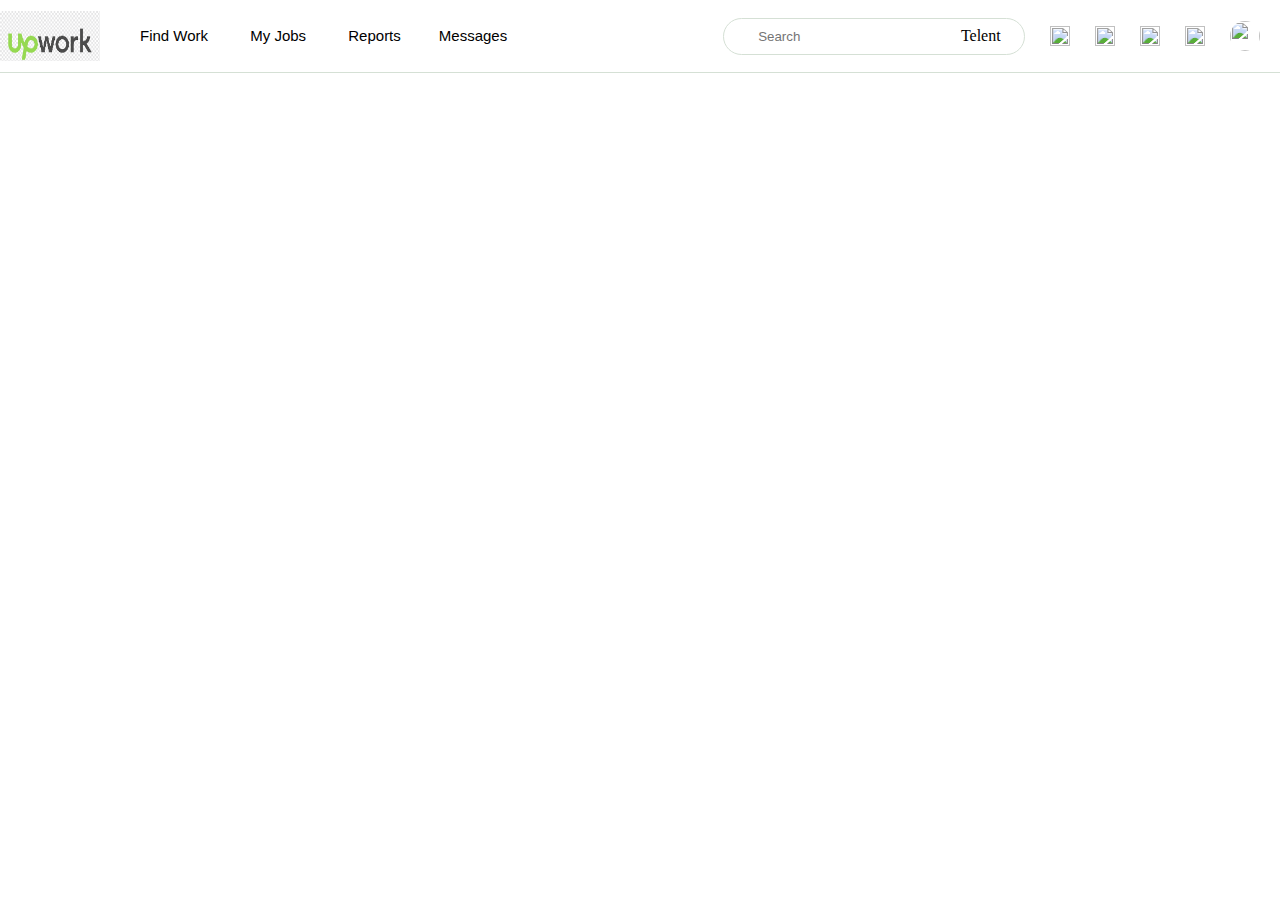
==== index.html @ 7b207099 "create upwork clone" ====
<!DOCTYPE html>
<html lang="en">
<head>
    <meta charset="UTF-8">
    <meta name="viewport" content="width=device-width, initial-scale=1.0">
    <title>Upwork | The World's MarketPlace</title>
    <link rel="stylesheet" href="css/style.css">
    <link rel="stylesheet" href="css/home.css">
    <link rel="stylesheet" href="css/up_your_work.css">
    <link rel="stylesheet" href="https://cdnjs.cloudflare.com/ajax/libs/font-awesome/6.4.2/css/all.min.css" integrity="sha512-z3gLpd7yknf1YoNbCzqRKc4qyor8gaKU1qmn+CShxbuBusANI9QpRohGBreCFkKxLhei6S9CQXFEbbKuqLg0DA==" crossorigin="anonymous" referrerpolicy="no-referrer" />
</head>
<body>
    <nav>
        <div class="logo">
            <img src="assets/images/download.png" alt="" height="50px" width="100px" style="margin-le: 20px;">
            <ul>
                <li><a href="#">Find Work <img src="https://cdn-icons-png.flaticon.com/128/32/32195.png" alt="" height="8px" width="8px"></a></li>
                <li><a href="#">My Jobs <img src="https://cdn-icons-png.flaticon.com/128/32/32195.png" alt="" height="8px" width="8px"></a></li>
                <li><a href="#">Reports<img src="https://cdn-icons-png.flaticon.com/128/32/32195.png" alt="" height="8px" width="8px"></a></li>
                <li><a href="#">Messages</a></li>
            </ul>
        </div>
        <div class="logs_searchbar">
            <div class="search_bar">
                <i class="fa-solid fa-magnifying-glass"></i>
                <input type="text" name="" placeholder="Search" id="">
                <p>Telent <img src="https://cdn-icons-png.flaticon.com/128/32/32195.png" alt="" height="8px" width="8px"></p>
            </div>
            <img src="https://cdn-icons-png.flaticon.com/128/7931/7931114.png" alt="" height="20px" width="20px">
            <img src="https://cdn-icons-png.flaticon.com/128/11786/11786884.png" alt="" height="20px" width="20px">
            <img src="https://cdn-icons-png.flaticon.com/128/1828/1828765.png" alt="" height="20px" width="20px">
            <img src="https://cdn-icons-png.flaticon.com/128/2529/2529521.png" alt="" height="20px" width="20px">
            <img src="https://www.upwork.com/profile-portraits/c1wcWbDVMzVJNb91fZhuqwNyDWwuOexH_n8COVnz22mdjEzuXExfmaXhRw1eAfWEMi" alt="" height="30px" width="30px" style="border-radius: 50%; margin-right: 20px;">
        </div>
    </nav>
</body>
</html>
---- css/style.css ----
*{
    padding: 0px;
    margin: 0px;
}
nav{
    display: flex;
    justify-content: space-between;
    flex-direction: row;
    align-items: center;
    height: 8vh;
    width: 100vw;
    border-bottom: 1px solid #d5e0d5;
    background-color: #ffffff;
}

.logo{
    display: flex;
    justify-content: center;
    flex-direction: row;
    gap: 40px;
}

ul{
    display: flex;
    flex-direction: row;
    align-items: center;
    list-style: none;
    gap: 30px;
}

ul li a{
    text-decoration: none;
    color: #000;
    /* font-weight: 500; */
    font-size: 15px;
    font-family: 'Gill Sans', 'Gill Sans MT', Calibri, 'Trebuchet MS', sans-serif;
}

.logs_searchbar{
    display: flex;
    justify-content: space-between;
    flex-direction: row;
    align-items: center;
    gap: 25px;
}

.search_bar{
    display: flex;
    justify-content: space-around;
    align-items: center;
    flex-direction: row;
    border-radius: 30px;
    width: 300px;
    height: 35px;
    border: 1px solid #d5e0d5;
    cursor: pointer;
}

.search_bar input{
    outline: none;
    width: 180px;
    height: 35px;
    border:none;
}

.login-btn{
    text-decoration: none;
    color: #000;
    font-family: 'Gill Sans', 'Gill Sans MT', Calibri, 'Trebuchet MS', sans-serif;

}

.signup-btn{
    text-decoration: none;
    background-color: green;
    margin-right: 30px;
    color: #fff;
    padding: 10px 25px 10px 25px;
    text-align: center;
    align-items: center;
    border-radius: 20px;
    font-family: 'Gill Sans', 'Gill Sans MT', Calibri, 'Trebuchet MS', sans-serif;
}
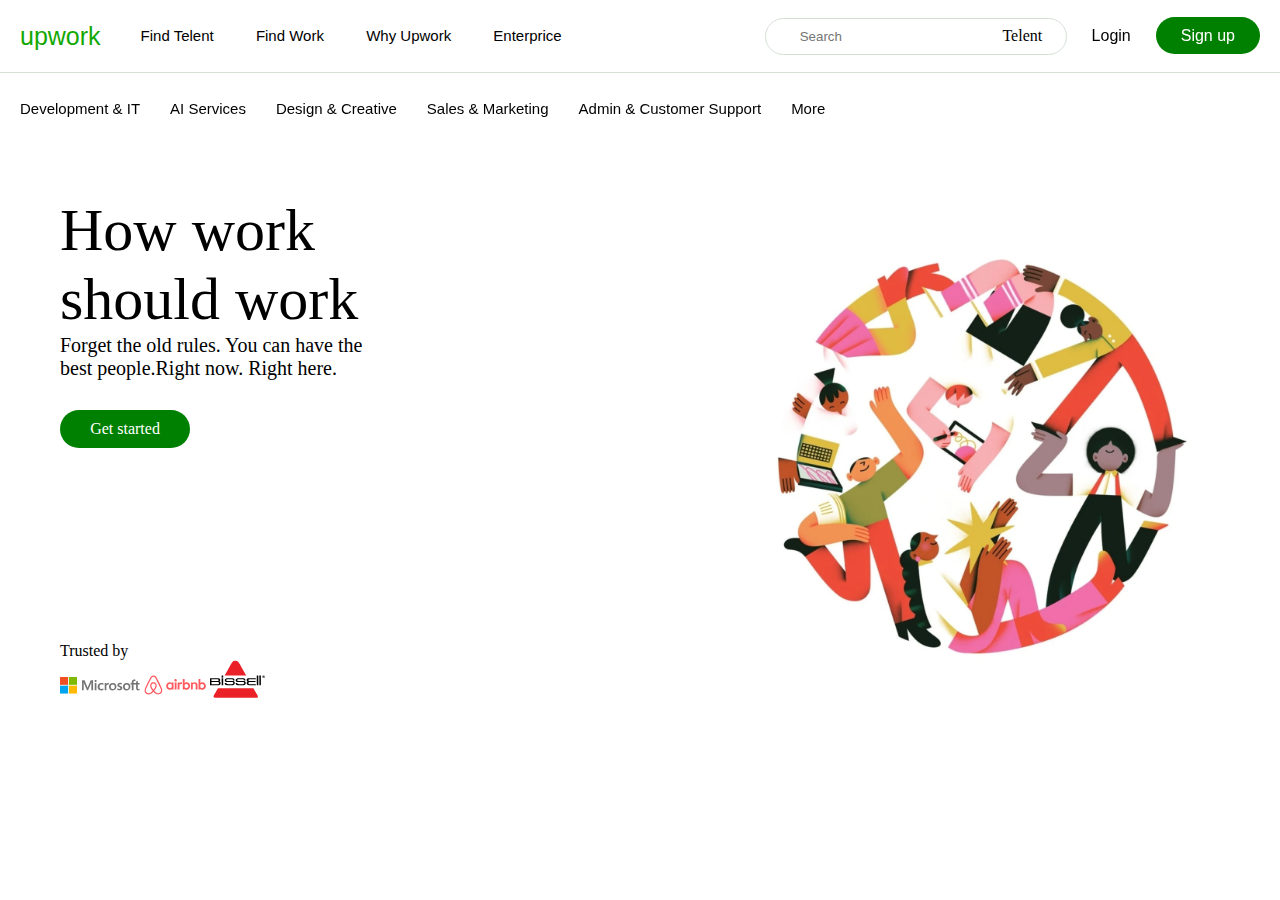
==== commit 0299f24c: "add css and html code" ====
--- a/index.html
+++ b/index.html
@@ -7,31 +7,69 @@
     <link rel="stylesheet" href="css/style.css">
     <link rel="stylesheet" href="css/home.css">
     <link rel="stylesheet" href="css/up_your_work.css">
+    <link rel="stylesheet" href="css/home.css">
     <link rel="stylesheet" href="https://cdnjs.cloudflare.com/ajax/libs/font-awesome/6.4.2/css/all.min.css" integrity="sha512-z3gLpd7yknf1YoNbCzqRKc4qyor8gaKU1qmn+CShxbuBusANI9QpRohGBreCFkKxLhei6S9CQXFEbbKuqLg0DA==" crossorigin="anonymous" referrerpolicy="no-referrer" />
 </head>
 <body>
-    <nav>
-        <div class="logo">
-            <img src="assets/images/download.png" alt="" height="50px" width="100px" style="margin-le: 20px;">
+    <header>
+        <nav>
+            <div class="logo">
+                <a id="logo" href="#">upwork</a>
+                <ul>
+                    <li><a href="#">Find Telent <img src="https://cdn-icons-png.flaticon.com/128/32/32195.png" alt="" height="8px" width="8px"></a></li>
+                    <li><a href="#">Find Work <img src="https://cdn-icons-png.flaticon.com/128/32/32195.png" alt="" height="8px" width="8px"></a></li>
+                    <li><a href="#">Why Upwork <img src="https://cdn-icons-png.flaticon.com/128/32/32195.png" alt="" height="8px" width="8px"></a></li>
+                    <li><a href="#">Enterprice </a></li>
+                </ul>
+            </div>
+            <div class="logs_searchbar">
+                <div class="search_bar">
+                    <i class="fa-solid fa-magnifying-glass"></i>
+                    <input type="text" name="" placeholder="Search" id="">
+                    <p>Telent <img src="https://cdn-icons-png.flaticon.com/128/32/32195.png" alt="" height="8px" width="8px"></p>
+                </div>
+                <div class="login_btn">
+                    <a href="#">Login</a>
+                </div>
+                <div class="signup_btn">
+                    <a href="#">Sign up</a>
+                </div>
+            </div>
+        </nav>
+        <div class="categori">
             <ul>
-                <li><a href="#">Find Work <img src="https://cdn-icons-png.flaticon.com/128/32/32195.png" alt="" height="8px" width="8px"></a></li>
-                <li><a href="#">My Jobs <img src="https://cdn-icons-png.flaticon.com/128/32/32195.png" alt="" height="8px" width="8px"></a></li>
-                <li><a href="#">Reports<img src="https://cdn-icons-png.flaticon.com/128/32/32195.png" alt="" height="8px" width="8px"></a></li>
-                <li><a href="#">Messages</a></li>
+                <li><a href="#">Development & IT</a></li>
+                <li><a href="#">AI Services</a></li>
+                <li><a href="#">Design & Creative</a></li>
+                <li><a href="#">Sales & Marketing</a></li>
+                <li><a href="#">Admin & Customer Support</a></li>
+                <li><a href="#">More <img src="https://cdn-icons-png.flaticon.com/128/32/32195.png" alt="" height="8px" width="8px"></a></li>
             </ul>
         </div>
-        <div class="logs_searchbar">
-            <div class="search_bar">
-                <i class="fa-solid fa-magnifying-glass"></i>
-                <input type="text" name="" placeholder="Search" id="">
-                <p>Telent <img src="https://cdn-icons-png.flaticon.com/128/32/32195.png" alt="" height="8px" width="8px"></p>
+    </header>
+    <section id="home">
+        <div class="home_text">
+            <div class="How_work_should">
+                <p class="How_work_should_heading">How work should work</p>
+                <p class="How_work_should_text">Forget the old rules. You can have the best people.Right now. Right here.</p>
+                <div class="get_start_btn">
+                    <a href="#">Get started</a>
+                </div>
             </div>
-            <img src="https://cdn-icons-png.flaticon.com/128/7931/7931114.png" alt="" height="20px" width="20px">
-            <img src="https://cdn-icons-png.flaticon.com/128/11786/11786884.png" alt="" height="20px" width="20px">
-            <img src="https://cdn-icons-png.flaticon.com/128/1828/1828765.png" alt="" height="20px" width="20px">
-            <img src="https://cdn-icons-png.flaticon.com/128/2529/2529521.png" alt="" height="20px" width="20px">
-            <img src="https://www.upwork.com/profile-portraits/c1wcWbDVMzVJNb91fZhuqwNyDWwuOexH_n8COVnz22mdjEzuXExfmaXhRw1eAfWEMi" alt="" height="30px" width="30px" style="border-radius: 50%; margin-right: 20px;">
+            <div class="Trusted">
+                <div class="text_trusted">
+                    <p>Trusted by</p>
+                </div>
+                <div class="image_trusted">
+                    <img src="assets/images/microsoft.svg" alt="">
+                    <img src="assets/images/airbnb.svg" alt="">
+                    <img src="assets/images/bissell.svg" alt="">
+                </div>
+            </div>
         </div>
-    </nav>
+        <div class="home_image">
+            <img src="assets/images/globe@2x.webp" alt="">
+        </div>
+    </section>
 </body>
 </html>--- a/css/style.css
+++ b/css/style.css
@@ -2,6 +2,14 @@
     padding: 0px;
     margin: 0px;
 }
+
+header{
+    display: flex;
+    justify-content: start;
+    flex-direction: column;
+    position: fixed;
+}
+
 nav{
     display: flex;
     justify-content: space-between;
@@ -18,6 +26,15 @@
     justify-content: center;
     flex-direction: row;
     gap: 40px;
+}
+
+.logo #logo{
+    color: #12a800;
+    font-size: 25px;
+    text-decoration: none;
+    font-weight: 600px;
+    font-family: 'Segoe UI', Tahoma, Geneva, Verdana, sans-serif;
+    margin-left: 20px;
 }
 
 ul{
@@ -63,21 +80,39 @@
     border:none;
 }
 
-.login-btn{
+.login_btn a{
     text-decoration: none;
     color: #000;
     font-family: 'Gill Sans', 'Gill Sans MT', Calibri, 'Trebuchet MS', sans-serif;
-
 }
 
-.signup-btn{
+.signup_btn a{
     text-decoration: none;
     background-color: green;
-    margin-right: 30px;
     color: #fff;
     padding: 10px 25px 10px 25px;
+    margin-right: 20px;
     text-align: center;
     align-items: center;
     border-radius: 20px;
     font-family: 'Gill Sans', 'Gill Sans MT', Calibri, 'Trebuchet MS', sans-serif;
 }
+
+.signup_btn a:hover{
+    background-color: #12a800;
+}
+
+.categori{
+    display: flex;
+    justify-content: start;
+    padding-left: 20px;
+    align-items: center;
+    height: 8vh;
+    width: 100vw;
+    background-color: #fff;
+}
+
+.categori a:hover{
+    color: #12a800;
+    text-decoration: underline;
+}--- a/css/home.css
+++ b/css/home.css
@@ -0,0 +1,73 @@
+#home{
+    display: flex;
+    justify-content: space-between;
+    flex-direction: row;
+    height: 100vh;
+    width: 100vw;
+}
+
+.home_text{
+    width: 50vw;
+    height: 100vh;
+}
+
+.home_image{
+    display: flex;
+    justify-content: center;
+    align-items: center;
+    width: 50vw;
+    height: 100vh;
+}
+
+.home_text{
+    display: flex;
+    justify-content: space-evenly;
+    flex-direction: column;
+    padding-left: 60px;
+}
+
+.How_work_should{
+    display: flex;
+    justify-content: space-around;
+    flex-direction: column;
+    height: 250px;
+    width: 25vw;
+}
+
+.How_work_should_heading{
+    font-size: 60px;
+} 
+
+.How_work_should_text{
+    font-size: 20px;
+}
+
+.get_start_btn{
+    margin-top: 30px;
+    display: flex;
+    justify-content: center;
+    background-color: green;
+    border-radius: 30px;
+    height: 40px;
+    width: 130px;
+    align-items: center;
+}
+
+.get_start_btn a{
+    color: #fff;
+    text-decoration: none;
+    padding: 10px;
+}
+
+
+
+
+
+
+
+
+.home_image img{
+    height: 450px;
+    width: 450px;
+}
+
--- a/css/home.css
+++ b/css/home.css
@@ -0,0 +1,73 @@
+#home{
+    display: flex;
+    justify-content: space-between;
+    flex-direction: row;
+    height: 100vh;
+    width: 100vw;
+}
+
+.home_text{
+    width: 50vw;
+    height: 100vh;
+}
+
+.home_image{
+    display: flex;
+    justify-content: center;
+    align-items: center;
+    width: 50vw;
+    height: 100vh;
+}
+
+.home_text{
+    display: flex;
+    justify-content: space-evenly;
+    flex-direction: column;
+    padding-left: 60px;
+}
+
+.How_work_should{
+    display: flex;
+    justify-content: space-around;
+    flex-direction: column;
+    height: 250px;
+    width: 25vw;
+}
+
+.How_work_should_heading{
+    font-size: 60px;
+} 
+
+.How_work_should_text{
+    font-size: 20px;
+}
+
+.get_start_btn{
+    margin-top: 30px;
+    display: flex;
+    justify-content: center;
+    background-color: green;
+    border-radius: 30px;
+    height: 40px;
+    width: 130px;
+    align-items: center;
+}
+
+.get_start_btn a{
+    color: #fff;
+    text-decoration: none;
+    padding: 10px;
+}
+
+
+
+
+
+
+
+
+.home_image img{
+    height: 450px;
+    width: 450px;
+}
+
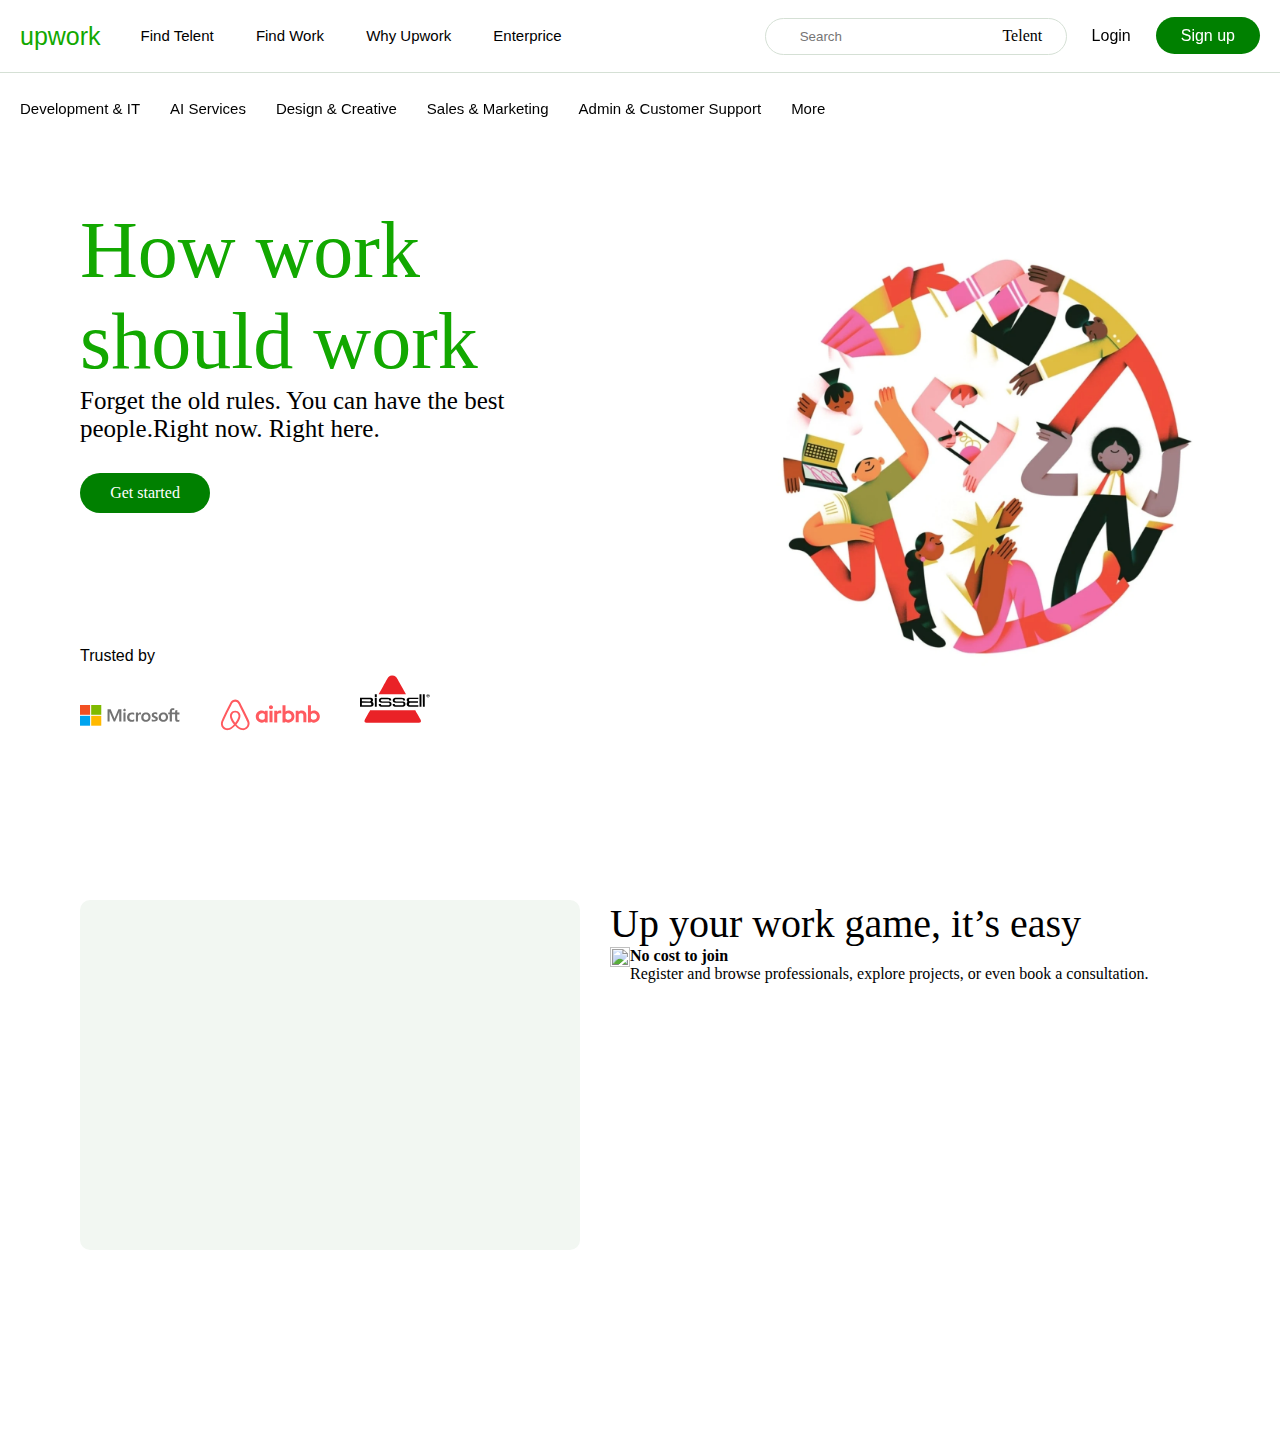
==== commit d2d2ee74: "add Up your work" ====
--- a/index.html
+++ b/index.html
@@ -8,6 +8,7 @@
     <link rel="stylesheet" href="css/home.css">
     <link rel="stylesheet" href="css/up_your_work.css">
     <link rel="stylesheet" href="css/home.css">
+    <link rel="stylesheet" href="css/up_your_work.css">
     <link rel="stylesheet" href="https://cdnjs.cloudflare.com/ajax/libs/font-awesome/6.4.2/css/all.min.css" integrity="sha512-z3gLpd7yknf1YoNbCzqRKc4qyor8gaKU1qmn+CShxbuBusANI9QpRohGBreCFkKxLhei6S9CQXFEbbKuqLg0DA==" crossorigin="anonymous" referrerpolicy="no-referrer" />
 </head>
 <body>
@@ -61,9 +62,9 @@
                     <p>Trusted by</p>
                 </div>
                 <div class="image_trusted">
-                    <img src="assets/images/microsoft.svg" alt="">
-                    <img src="assets/images/airbnb.svg" alt="">
-                    <img src="assets/images/bissell.svg" alt="">
+                    <img src="assets/images/microsoft.svg" alt="" height="100px" width="100px">
+                    <img src="assets/images/airbnb.svg" alt="" height="100px" width="100px">
+                    <img src="assets/images/bissell.svg" alt="" height="70px" width="70px">
                 </div>
             </div>
         </div>
@@ -71,5 +72,23 @@
             <img src="assets/images/globe@2x.webp" alt="">
         </div>
     </section>
+
+    <section id="Up_your_work_game">
+        <div class="Up_your_work_image">
+
+        </div>
+        <div class="Up_your_work_text">
+            <p class="Up_your_work_handing">Up your work game, it’s easy</p>
+            <div class="Up_your_work_text_container">
+                <div class="Up_your_work_icon">
+                    <img src="https://cdn-icons-png.flaticon.com/128/3024/3024608.png" alt="" height="20px" width="20px">
+                </div>
+                <div class="Up_your_work_text">
+                    <h4>No cost to join</h4>
+                    <p>Register and browse professionals, explore projects, or even book a consultation.</p>
+                </div>
+            </div>
+        </div>
+    </section>
 </body>
 </html>--- a/css/home.css
+++ b/css/home.css
@@ -13,7 +13,7 @@
 
 .home_image{
     display: flex;
-    justify-content: center;
+    justify-content: space-evenly;
     align-items: center;
     width: 50vw;
     height: 100vh;
@@ -22,24 +22,29 @@
 .home_text{
     display: flex;
     justify-content: space-evenly;
+    height: 100vh;
     flex-direction: column;
-    padding-left: 60px;
+    padding-left: 80px;
 }
 
 .How_work_should{
     display: flex;
-    justify-content: space-around;
+    justify-content: space-evenly;
     flex-direction: column;
-    height: 250px;
-    width: 25vw;
+    /* height: 450px; */
+    width: 35vw;
+    margin-top: 70px;
 }
 
 .How_work_should_heading{
-    font-size: 60px;
+    font-size: 80px;
+    color: #12a800;
+    font-weight: 500;
+    font-family: Georgia, 'Times New Roman', Times, serif;
 } 
 
 .How_work_should_text{
-    font-size: 20px;
+    font-size: 25px;
 }
 
 .get_start_btn{
@@ -53,16 +58,32 @@
     align-items: center;
 }
 
+.get_start_btn:hover{
+    background-color: #12a800;
+}
+
 .get_start_btn a{
     color: #fff;
     text-decoration: none;
     padding: 10px;
 }
 
+.text_trusted p{
+    font-family: 'Segoe UI', Tahoma, Geneva, Verdana, sans-serif;
+}
 
+.Trusted{
+    display: flex;
+    flex-direction: column;
+}
 
-
-
+.image_trusted{
+    display: flex;
+    justify-content: start;
+    flex-direction: row;
+    width: 30vw;
+    gap: 40px;
+}
 
 
 
--- a/css/up_your_work.css
+++ b/css/up_your_work.css
@@ -0,0 +1,33 @@
+#Up_your_work_game{
+    display: flex;
+    justify-content: start;
+    flex-direction: row;
+    height: 60vh;
+    width: 100%;
+}
+
+.Up_your_work_image{
+    background-color: #f2f7f2;
+    height: 350px;
+    width: 500px;
+    border-radius: 10px;
+    margin-left: 80px;
+    margin-right: 30px;
+}
+
+.Up_your_work_text{
+    height: 350px;
+    width: 600px;
+    border-radius: 10px;
+}
+
+.Up_your_work_handing{
+    font-size: 40px;
+    font-weight: 500
+}
+
+.Up_your_work_text_container{
+    display: flex;
+    justify-content: space-around;
+}
+
--- a/css/home.css
+++ b/css/home.css
@@ -13,7 +13,7 @@
 
 .home_image{
     display: flex;
-    justify-content: center;
+    justify-content: space-evenly;
     align-items: center;
     width: 50vw;
     height: 100vh;
@@ -22,24 +22,29 @@
 .home_text{
     display: flex;
     justify-content: space-evenly;
+    height: 100vh;
     flex-direction: column;
-    padding-left: 60px;
+    padding-left: 80px;
 }
 
 .How_work_should{
     display: flex;
-    justify-content: space-around;
+    justify-content: space-evenly;
     flex-direction: column;
-    height: 250px;
-    width: 25vw;
+    /* height: 450px; */
+    width: 35vw;
+    margin-top: 70px;
 }
 
 .How_work_should_heading{
-    font-size: 60px;
+    font-size: 80px;
+    color: #12a800;
+    font-weight: 500;
+    font-family: Georgia, 'Times New Roman', Times, serif;
 } 
 
 .How_work_should_text{
-    font-size: 20px;
+    font-size: 25px;
 }
 
 .get_start_btn{
@@ -53,16 +58,32 @@
     align-items: center;
 }
 
+.get_start_btn:hover{
+    background-color: #12a800;
+}
+
 .get_start_btn a{
     color: #fff;
     text-decoration: none;
     padding: 10px;
 }
 
+.text_trusted p{
+    font-family: 'Segoe UI', Tahoma, Geneva, Verdana, sans-serif;
+}
 
+.Trusted{
+    display: flex;
+    flex-direction: column;
+}
 
-
-
+.image_trusted{
+    display: flex;
+    justify-content: start;
+    flex-direction: row;
+    width: 30vw;
+    gap: 40px;
+}
 
 
 
--- a/css/up_your_work.css
+++ b/css/up_your_work.css
@@ -0,0 +1,33 @@
+#Up_your_work_game{
+    display: flex;
+    justify-content: start;
+    flex-direction: row;
+    height: 60vh;
+    width: 100%;
+}
+
+.Up_your_work_image{
+    background-color: #f2f7f2;
+    height: 350px;
+    width: 500px;
+    border-radius: 10px;
+    margin-left: 80px;
+    margin-right: 30px;
+}
+
+.Up_your_work_text{
+    height: 350px;
+    width: 600px;
+    border-radius: 10px;
+}
+
+.Up_your_work_handing{
+    font-size: 40px;
+    font-weight: 500
+}
+
+.Up_your_work_text_container{
+    display: flex;
+    justify-content: space-around;
+}
+
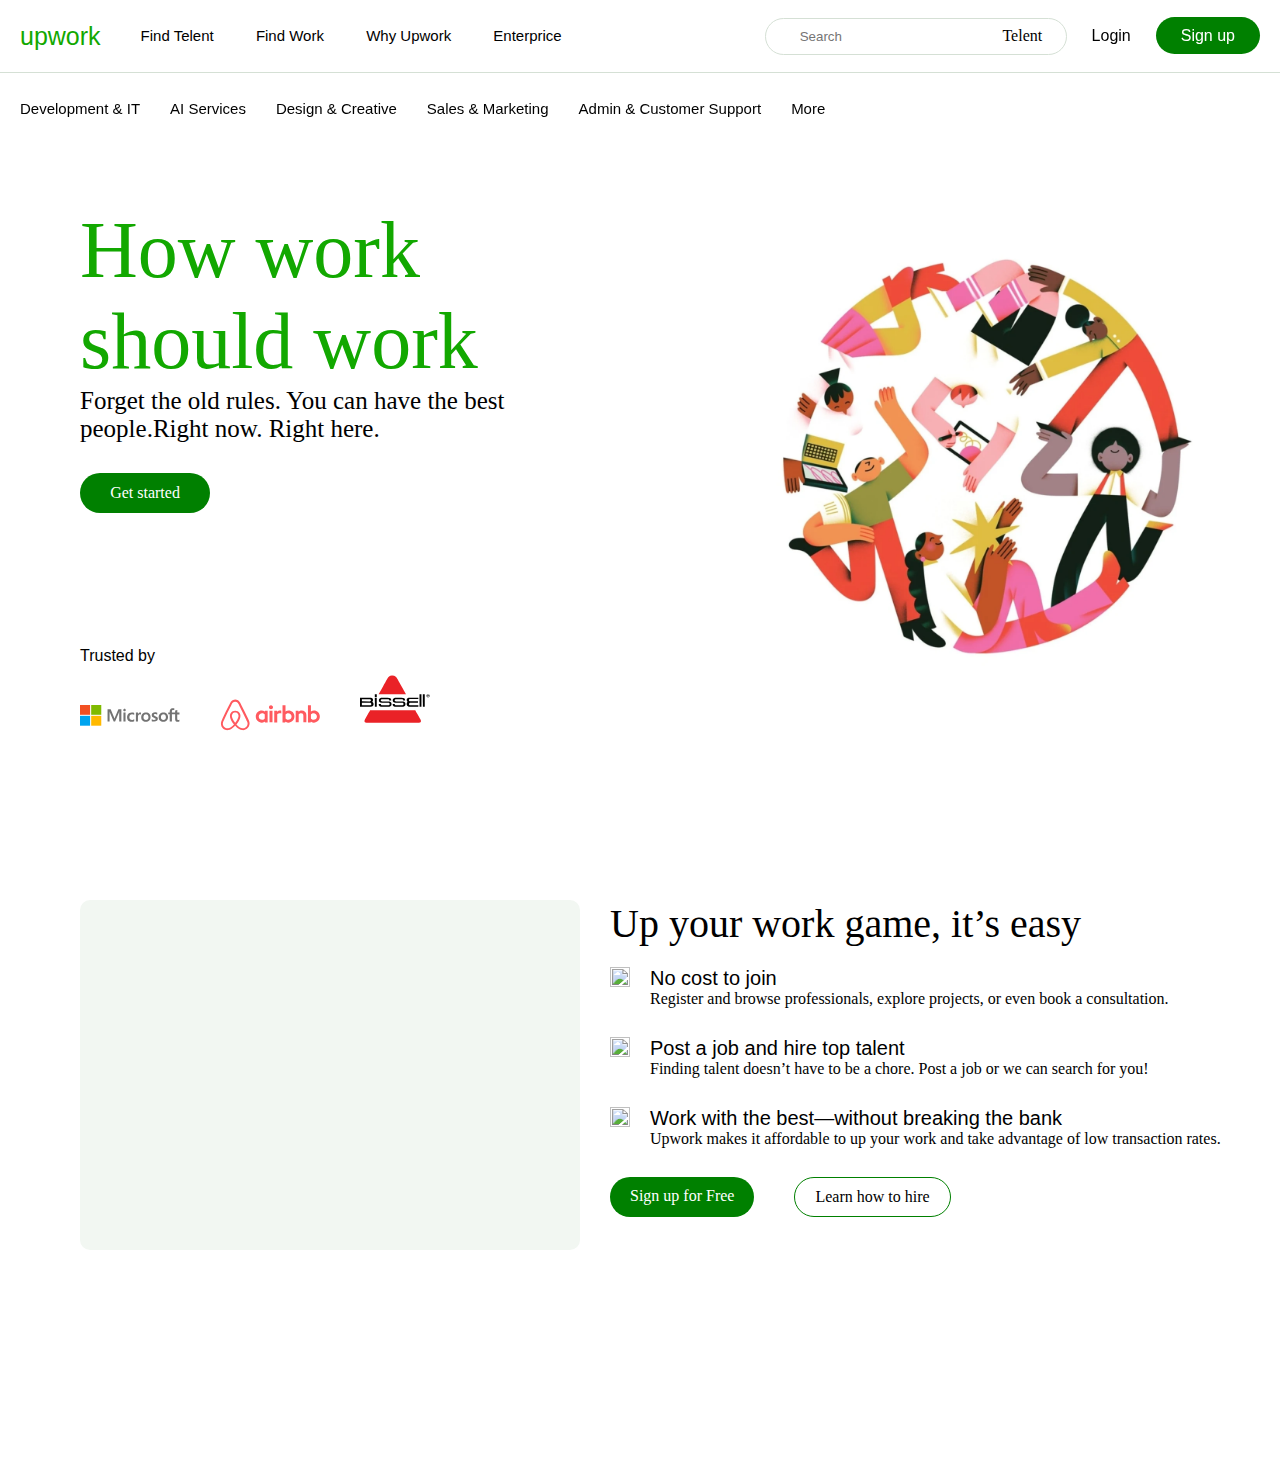
==== commit 80986583: "add some code" ====
--- a/index.html
+++ b/index.html
@@ -88,6 +88,28 @@
                     <p>Register and browse professionals, explore projects, or even book a consultation.</p>
                 </div>
             </div>
+            <div class="Up_your_work_text_container">
+                <div class="Up_your_work_icon">
+                    <img src="https://cdn-icons-png.flaticon.com/128/3024/3024608.png" alt="" height="20px" width="20px">
+                </div>
+                <div class="Up_your_work_text">
+                    <h4>Post a job and hire top talent</h4>
+                    <p>Finding talent doesn’t have to be a chore. Post a job or we can search for you!</p>
+                </div>
+            </div>
+            <div class="Up_your_work_text_container">
+                <div class="Up_your_work_icon">
+                    <img src="https://cdn-icons-png.flaticon.com/128/3024/3024608.png" alt="" height="20px" width="20px">
+                </div>
+                <div class="Up_your_work_text">
+                    <h4>Work with the best—without breaking the bank</h4>
+                    <p>Upwork makes it affordable to up your work and take advantage of low transaction rates.</p>
+                </div>
+            </div>
+            <div class="Up_your_work_text_bt">
+                <a class="sign_up_for_free" href="#">Sign up for Free</a>
+                <a class="learn_how_to_hire" href="#">Learn how to hire</a>
+            </div>
         </div>
     </section>
 </body>
--- a/css/up_your_work.css
+++ b/css/up_your_work.css
@@ -17,17 +17,53 @@
 
 .Up_your_work_text{
     height: 350px;
-    width: 600px;
+    width: 640px;
     border-radius: 10px;
 }
 
 .Up_your_work_handing{
     font-size: 40px;
-    font-weight: 500
+    font-weight: 500;
+    margin-bottom: 20px;
 }
 
 .Up_your_work_text_container{
     display: flex;
+    height: 70px;
     justify-content: space-around;
+    flex-direction: row;
+    gap: 20px;
 }
 
+.Up_your_work_text h4{
+    font-weight: 545;
+    font-size: 20px;
+    font-family: Arial, "Helvetica Neue", Helvetica, sans-serif;
+}
+
+/* .Up_your_work_text p{
+    font-family: Arial, "Helvetica Neue", Helvetica, sans-serif;
+} */
+
+.Up_your_work_text_bt{
+    display: flex;
+    /* margin-top: 30px; */
+    justify-content: start;
+    gap: 40px;
+}
+
+.sign_up_for_free{
+    text-decoration: none;
+    padding: 10px 20px 10px 20px;
+    background-color: green;
+    border-radius: 30px;
+    color: #fff;
+}
+
+.learn_how_to_hire{
+    text-decoration: none;
+    padding: 10px 20px 10px 20px;
+    border-radius: 30px;
+    color: #000;
+    border: 1px solid green;
+}
--- a/css/up_your_work.css
+++ b/css/up_your_work.css
@@ -17,17 +17,53 @@
 
 .Up_your_work_text{
     height: 350px;
-    width: 600px;
+    width: 640px;
     border-radius: 10px;
 }
 
 .Up_your_work_handing{
     font-size: 40px;
-    font-weight: 500
+    font-weight: 500;
+    margin-bottom: 20px;
 }
 
 .Up_your_work_text_container{
     display: flex;
+    height: 70px;
     justify-content: space-around;
+    flex-direction: row;
+    gap: 20px;
 }
 
+.Up_your_work_text h4{
+    font-weight: 545;
+    font-size: 20px;
+    font-family: Arial, "Helvetica Neue", Helvetica, sans-serif;
+}
+
+/* .Up_your_work_text p{
+    font-family: Arial, "Helvetica Neue", Helvetica, sans-serif;
+} */
+
+.Up_your_work_text_bt{
+    display: flex;
+    /* margin-top: 30px; */
+    justify-content: start;
+    gap: 40px;
+}
+
+.sign_up_for_free{
+    text-decoration: none;
+    padding: 10px 20px 10px 20px;
+    background-color: green;
+    border-radius: 30px;
+    color: #fff;
+}
+
+.learn_how_to_hire{
+    text-decoration: none;
+    padding: 10px 20px 10px 20px;
+    border-radius: 30px;
+    color: #000;
+    border: 1px solid green;
+}
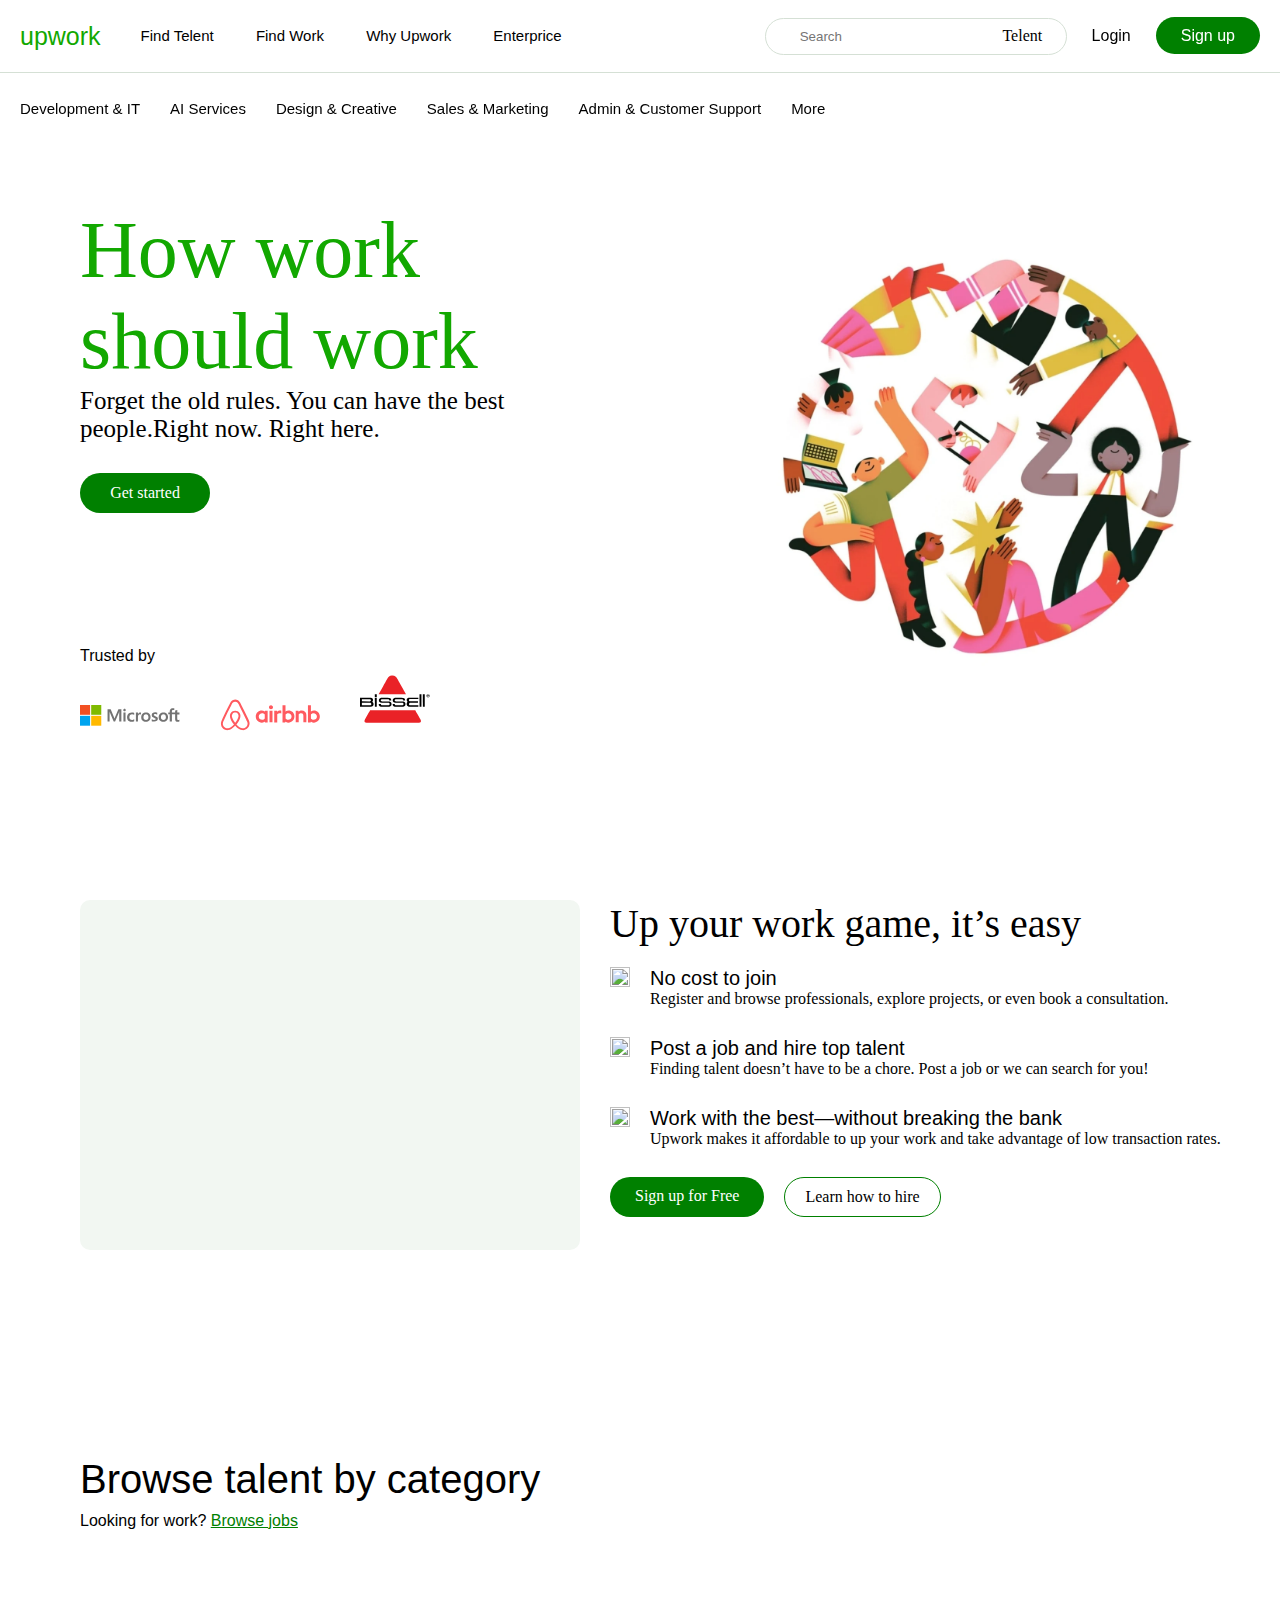
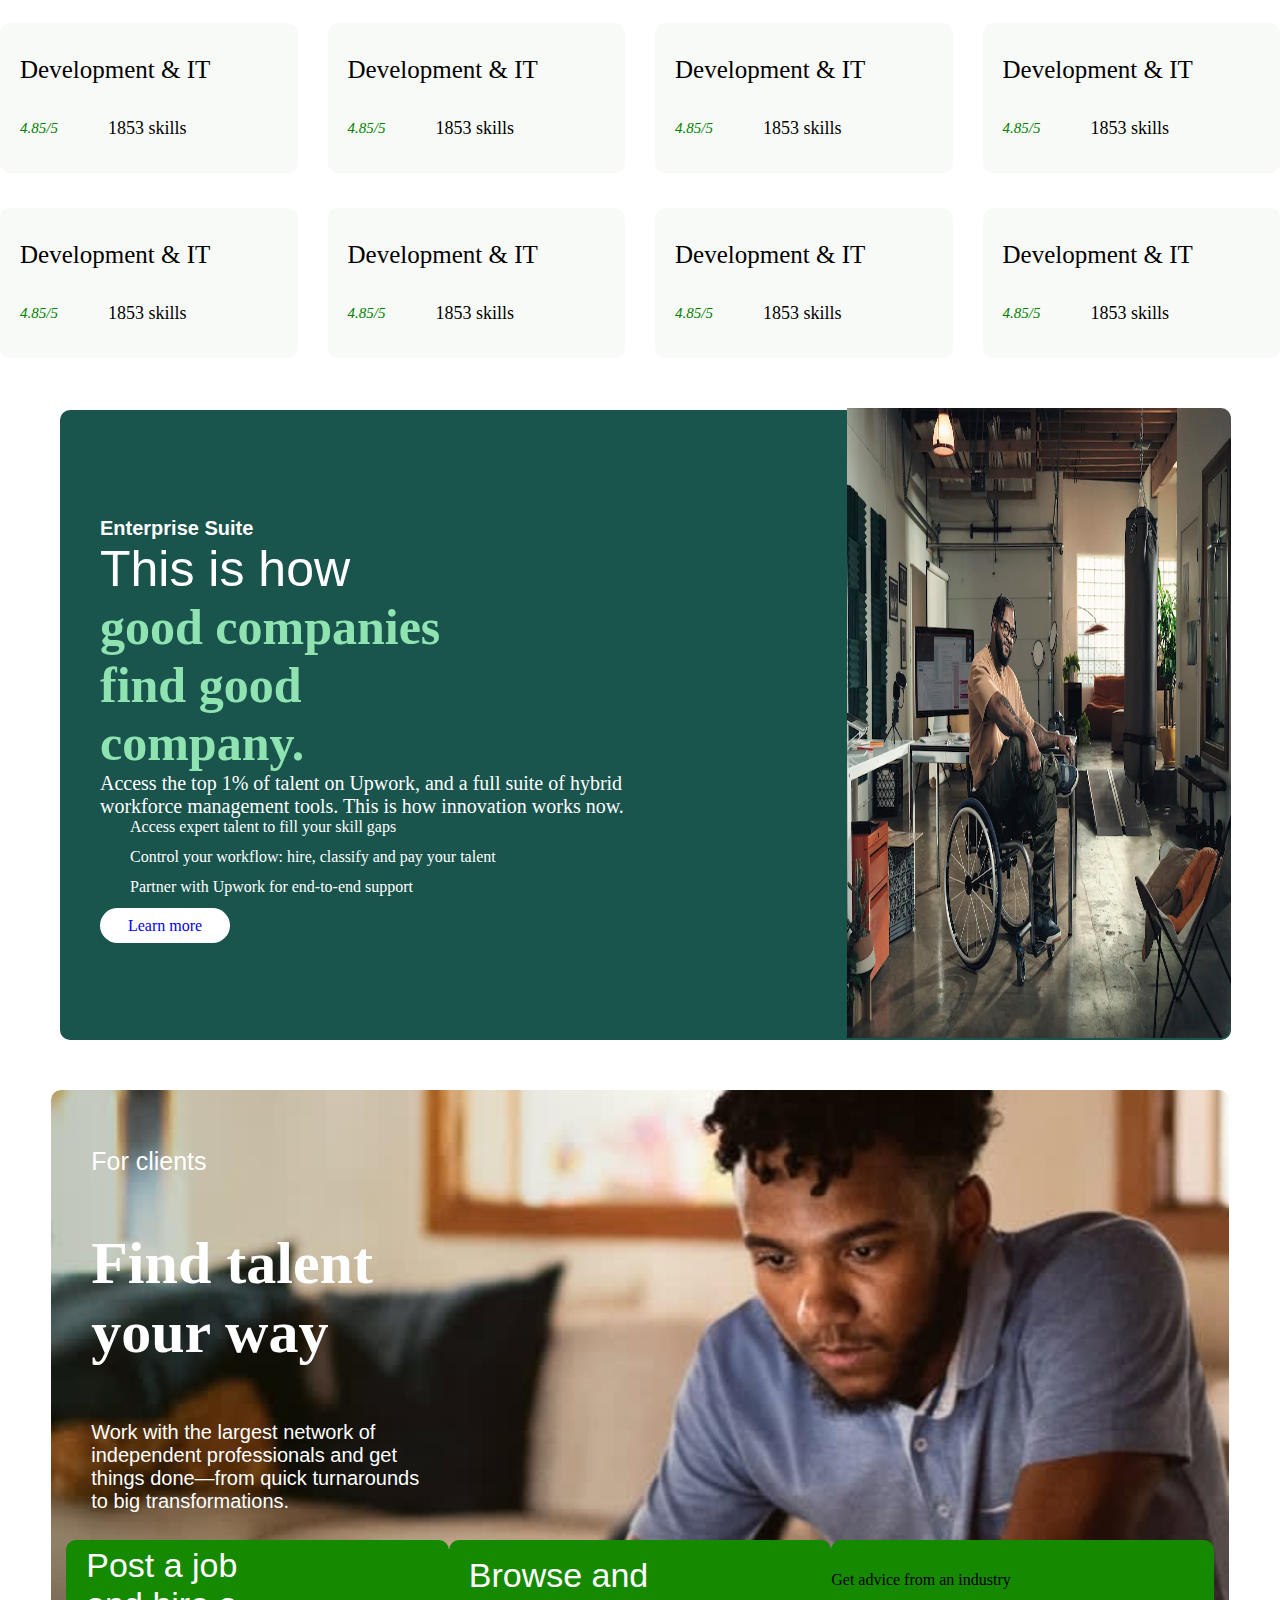
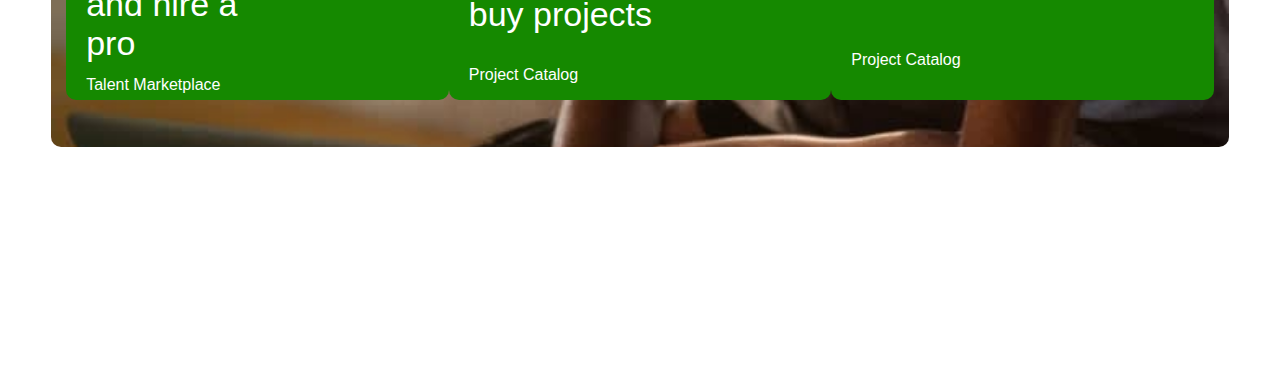
==== commit d03508c8: "add some codes and images" ====
--- a/index.html
+++ b/index.html
@@ -9,6 +9,9 @@
     <link rel="stylesheet" href="css/up_your_work.css">
     <link rel="stylesheet" href="css/home.css">
     <link rel="stylesheet" href="css/up_your_work.css">
+    <link rel="stylesheet" href="css/type_skills.css">
+    <link rel="stylesheet" href="css/enterprise.css">
+    <link rel="stylesheet" href="css/for_client.css">
     <link rel="stylesheet" href="https://cdnjs.cloudflare.com/ajax/libs/font-awesome/6.4.2/css/all.min.css" integrity="sha512-z3gLpd7yknf1YoNbCzqRKc4qyor8gaKU1qmn+CShxbuBusANI9QpRohGBreCFkKxLhei6S9CQXFEbbKuqLg0DA==" crossorigin="anonymous" referrerpolicy="no-referrer" />
 </head>
 <body>
@@ -74,8 +77,8 @@
     </section>
 
     <section id="Up_your_work_game">
+       <div class="up_your_work_game_container">
         <div class="Up_your_work_image">
-
         </div>
         <div class="Up_your_work_text">
             <p class="Up_your_work_handing">Up your work game, it’s easy</p>
@@ -111,6 +114,134 @@
                 <a class="learn_how_to_hire" href="#">Learn how to hire</a>
             </div>
         </div>
-    </section>
+       </div>
+       <div class="browse_talent_text">
+        <h1>Browse talent by category</h1>
+        <p>Looking for work? <a href="#">Browse jobs</a></p>
+       </div>
+    </section>
+
+    <section id="type_of_skills">
+      <div class="skill_container_one"> 
+        <div class="skill_type">
+            <p class="skill_heading_text">Development & IT</p>
+            <div class="skill_rate">
+                <i class="fa-solid fa-star"><p>4.85/5</p></i>
+                <p class="skill_text">1853 skills</p>
+            </div>
+           </div>
+           <div class="skill_type">
+            <p class="skill_heading_text">Development & IT</p>
+            <div class="skill_rate">
+                <i class="fa-solid fa-star"><p>4.85/5</p></i>
+                <p class="skill_text">1853 skills</p>
+            </div>
+           </div>
+           <div class="skill_type">
+            <p class="skill_heading_text">Development & IT</p>
+            <div class="skill_rate">
+                <i class="fa-solid fa-star"><p>4.85/5</p></i>
+                <p class="skill_text">1853 skills</p>
+            </div>
+           </div>
+           <div class="skill_type">
+            <p class="skill_heading_text">Development & IT</p>
+            <div class="skill_rate">
+                <i class="fa-solid fa-star"><p>4.85/5</p></i>
+                <p class="skill_text">1853 skills</p>
+            </div>
+           </div>
+      </div>
+      <div class="skill_container_two">
+        <div class="skill_type">
+            <p class="skill_heading_text">Development & IT</p>
+            <div class="skill_rate">
+                <i class="fa-solid fa-star"><p>4.85/5</p></i>
+                <p class="skill_text">1853 skills</p>
+            </div>
+           </div>
+           <div class="skill_type">
+            <p class="skill_heading_text">Development & IT</p>
+            <div class="skill_rate">
+                <i class="fa-solid fa-star"><p>4.85/5</p></i>
+                <p class="skill_text">1853 skills</p>
+            </div>
+           </div>
+           <div class="skill_type">
+            <p class="skill_heading_text">Development & IT</p>
+            <div class="skill_rate">
+                <i class="fa-solid fa-star"><p>4.85/5</p></i>
+                <p class="skill_text">1853 skills</p>
+            </div>
+           </div>
+           <div class="skill_type">
+            <p class="skill_heading_text">Development & IT</p>
+            <div class="skill_rate">
+                <i class="fa-solid fa-star"><p>4.85/5</p></i>
+                <p class="skill_text">1853 skills</p>
+            </div>
+           </div>
+      </div>
+    </section>
+
+    <section id="enterprise_suite">
+        <div class="enterprise_suite_text">
+            <p class="enterprise_first_text">
+                Enterprise Suite
+            </p>
+            <p class="this_is_text">
+                This is how
+            </p>
+            <p class="good_companies_text">
+                good companies find good company.
+            </p>
+            <p class="access_the_normal_text">
+                Access the top 1% of talent on Upwork, and a full suite of hybrid workforce management tools. This is how innovation works now.
+            </p>
+            <div class="enter_prise_icon_text">
+                <i class="fa-solid fa-wand-magic-sparkles"></i>
+                <p>Access expert talent to fill your skill gaps</p>
+            </div>
+            <div class="enter_prise_icon_text">
+                <i class="fa-solid fa-briefcase"></i>
+                <p>Control your workflow: hire, classify and pay your talent</p>
+            </div>
+            <div class="enter_prise_icon_text">
+                <i class="fa-solid fa-headphones-simple"></i>
+                <p>Partner with Upwork for end-to-end support</p>
+            </div>
+            <div class="enter_prise_btn">
+                <a href="#">Learn more</a>
+            </div>
+        </div>
+        <div class="enterprice_suite_img">
+            <img src="assets/images/enterprise-2023.webp" alt="">
+        </div>
+    </section>
+
+    <section id="for_client">
+        <div class="for_client_background_image">
+            <div class="for_telent_text">
+                <p class="for_text">For clients</p>
+                <p class="find_talent_text">Find talent your way</p>
+                <p class="work_with_the_largest_text">Work with the largest network of independent professionals and get things done—from quick turnarounds to big transformations.</p>
+            </div>
+            <div class="for_telent_box">
+                <div class="post_a_job_container">
+                    <p class="post_a_job_heading">Post a job and hire a pro</p>
+                    <p class="post_a_job_text">Talent Marketplace <i class="fa-solid fa-arrow-right"></i></p>
+                </div>
+                <div class="post_a_job_container">
+                    <p class="post_a_job_heading">Browse and buy projects</p>
+                    <p class="post_a_job_text">Project Catalog  <i class="fa-solid fa-arrow-right"></i></p>
+                </div>
+                <div class="post_a_job_container">
+                    <p class="post_a_job_heading_controller">Get advice from an industry</p>
+                    <p class="post_a_job_text">Project Catalog</p>
+                </div>
+            </div>
+        </div>
+    </section>
+
 </body>
 </html>--- a/css/up_your_work.css
+++ b/css/up_your_work.css
@@ -1,9 +1,15 @@
 #Up_your_work_game{
+    display: flex;
+    justify-content: space-between;
+    flex-direction: column;
+    height: 70vh;
+    width: 100%;
+}
+
+.up_your_work_game_container{
     display: flex;
     justify-content: start;
     flex-direction: row;
-    height: 60vh;
-    width: 100%;
 }
 
 .Up_your_work_image{
@@ -49,15 +55,19 @@
     display: flex;
     /* margin-top: 30px; */
     justify-content: start;
-    gap: 40px;
+    gap: 20px;
 }
 
 .sign_up_for_free{
     text-decoration: none;
-    padding: 10px 20px 10px 20px;
+    padding: 10px 25px 10px 25px;
     background-color: green;
     border-radius: 30px;
     color: #fff;
+}
+
+.sign_up_for_free:hover{
+    background-color: #12a800;
 }
 
 .learn_how_to_hire{
@@ -67,3 +77,33 @@
     color: #000;
     border: 1px solid green;
 }
+
+.learn_how_to_hire:hover{
+    background-color: #f0f9f0;
+}
+
+.browse_talent_text{
+    display: flex;
+    flex-direction: column;
+    margin-left: 80px;
+    gap: 10px;
+}
+
+.browse_talent_text h1{
+    font-size: 40px;
+    font-weight: 500;
+    font-family: Arial, "Helvetica Neue", Helvetica, sans-serif;
+}
+
+.browse_talent_text p{
+    font-family: Arial, "Helvetica Neue", Helvetica, sans-serif;
+}
+
+.browse_talent_text a{
+    color: green;
+}
+
+.browse_talent_text a:hover{
+    color: #12a800;
+    cursor: pointer;
+}--- a/css/up_your_work.css
+++ b/css/up_your_work.css
@@ -1,9 +1,15 @@
 #Up_your_work_game{
+    display: flex;
+    justify-content: space-between;
+    flex-direction: column;
+    height: 70vh;
+    width: 100%;
+}
+
+.up_your_work_game_container{
     display: flex;
     justify-content: start;
     flex-direction: row;
-    height: 60vh;
-    width: 100%;
 }
 
 .Up_your_work_image{
@@ -49,15 +55,19 @@
     display: flex;
     /* margin-top: 30px; */
     justify-content: start;
-    gap: 40px;
+    gap: 20px;
 }
 
 .sign_up_for_free{
     text-decoration: none;
-    padding: 10px 20px 10px 20px;
+    padding: 10px 25px 10px 25px;
     background-color: green;
     border-radius: 30px;
     color: #fff;
+}
+
+.sign_up_for_free:hover{
+    background-color: #12a800;
 }
 
 .learn_how_to_hire{
@@ -67,3 +77,33 @@
     color: #000;
     border: 1px solid green;
 }
+
+.learn_how_to_hire:hover{
+    background-color: #f0f9f0;
+}
+
+.browse_talent_text{
+    display: flex;
+    flex-direction: column;
+    margin-left: 80px;
+    gap: 10px;
+}
+
+.browse_talent_text h1{
+    font-size: 40px;
+    font-weight: 500;
+    font-family: Arial, "Helvetica Neue", Helvetica, sans-serif;
+}
+
+.browse_talent_text p{
+    font-family: Arial, "Helvetica Neue", Helvetica, sans-serif;
+}
+
+.browse_talent_text a{
+    color: green;
+}
+
+.browse_talent_text a:hover{
+    color: #12a800;
+    cursor: pointer;
+}--- a/css/type_skills.css
+++ b/css/type_skills.css
@@ -0,0 +1,71 @@
+
+#type_of_skills{
+    display: flex;
+    justify-content: space-around;
+    align-items: center;
+    flex-direction: column;
+    height: 40vh;
+    width: 100vw;
+    margin-top: 80px;
+    gap: 10px;
+}
+
+.skill_container_one{
+    display: flex;
+    justify-content: center;
+    width: 100vw;
+    flex-direction: row;
+    /* flex-wrap: wrap; */
+    gap: 30px;
+}
+
+.skill_container_two{
+    display: flex;
+    justify-content: center;
+    flex-direction: row;
+    width: 100vw;
+    /* flex-wrap: wrap; */
+    gap: 30px;
+}
+
+.skill_type{
+    display: flex;
+    justify-content: space-evenly;
+    flex-direction: column;
+    height: 150px;
+    width: 300px;
+    border-radius: 10px;
+    background-color: #f8faf7;
+}
+
+.skill_type .skill_heading_text{
+    display: flex;
+    margin-left: 20px;
+    flex-direction: row;
+    font-size: 25px;
+    text-align: center;
+}
+
+.skill_type .skill_text{
+    color: #000;
+    font-size: 18px;
+    text-align: center;
+}
+
+.skill_rate{
+    display: flex;
+    justify-content: start;
+    flex-direction: row;
+    margin-left: 20px;
+    gap: 50px;
+    align-items: center;
+}
+
+.skill_rate .fa-star{
+    display: flex;
+    flex-direction: row;
+    gap: 5px;
+    font-size: 15px;
+    font-weight: 400;
+    color: green;
+}--- a/css/enterprise.css
+++ b/css/enterprise.css
@@ -0,0 +1,113 @@
+#enterprise_suite{
+    display: flex;
+    justify-content: space-between;
+    flex-direction: row;
+    align-items: center;
+    height: 70vh;
+    width: 91.5vw;
+    background-color: #19544d;
+    border-radius: 10px;
+    margin-top: 40px;
+    margin-left: 60px;
+}
+
+.enterprise_suite_text{
+    display: flex;
+    flex-direction: column;
+    padding-left: 40px;
+    justify-content: space-evenly;
+    border-top-left-radius: 10px;
+    border-bottom-left-radius: 10px;
+}
+
+.enterprice_suite_img img{
+    height: 70vh;
+    width: 30vw;
+    border-top-right-radius: 10px;
+    border-bottom-right-radius: 10px;
+    opacity: 1.5;
+}
+
+.enterprise_first_text{
+    /* margin-left: 30px; */
+    margin-top: 10px;
+    font-size: 20px;
+    font-weight: 600;
+    color: #fff;
+    font-family: Arial, "Helvetica Neue", Helvetica, sans-serif;
+}
+
+.this_is_text{
+    /* margin-left: 30px;
+    margin-top: 30px; */
+    color: #fff;
+    font-size: 50px;
+    font-family: Arial, "Helvetica Neue", Helvetica, sans-serif;
+}
+
+.good_companies_text{
+    width: 29vw;
+    font-weight: 550;
+    /* margin-left: 30px; */
+    /* margin-top: 10px; */
+    color: #8fe3b1;
+    font-size: 50px;
+    text-align: start;
+}
+
+.access_the_normal_text{
+    /* margin-left: 30px;
+    margin-top: 20px; */
+    font-size: 20px;
+    width: 45vw;
+    color: #fff;
+}
+
+.enter_prise_icon_text{
+    display: flex;
+    justify-content: start;
+    flex-direction: row;
+    /* margin-top: 20px;
+    margin-left: 20px; */
+}
+
+.enter_prise_icon_text .fa-wand-magic-sparkles{
+    height: 30px;
+    width: 30px;
+    color: #8fe3b1;
+}
+
+.enter_prise_icon_text .fa-briefcase{
+    height: 30px;
+    width: 30px;
+    color: #8fe3b1;
+}
+
+.enter_prise_icon_text .fa-headphones-simple{
+    height: 30px;
+    width: 30px;
+    color: #8fe3b1;
+}
+
+.enter_prise_icon_text p{
+    color: #fff;
+}
+
+.enter_prise_btn{
+    display: flex;
+    justify-content: center;
+    align-items: center;
+    height: 35px;
+    width: 130px;
+    background-color: #fff;
+    border-radius: 30px;
+}
+
+.enter_prise_btn a{
+    text-decoration: none;
+}
+
+.enter_prise_btn:hover{
+    background-color: #f0f9f0;
+}
+
--- a/css/for_client.css
+++ b/css/for_client.css
@@ -0,0 +1,84 @@
+#for_client{
+    display: flex;
+    justify-content: space-between;
+    flex-direction: column;
+    align-items: center;
+    margin-top: 50px;
+    height: 100vh;
+    width: 100vw;
+}
+
+.for_client_background_image{
+    background-image: url("../assets/images/find-talent-mobile-2x.jpg");
+    background-repeat: no-repeat;
+    background-size: cover;
+    height: 73vh;
+    width: 92vw;
+    border-radius: 10px;
+    opacity: 0.6 #000;
+}
+
+.for_telent_text{
+    display: flex;
+    justify-content: space-around;
+    height: 50vh;
+    width: 27vw;
+    flex-direction: column;
+    padding-left: 40px;
+}
+
+.for_text{
+    color: #fff;
+    font-size: 25px;
+    padding-top: 30px;
+    font-family: 'Segoe UI', Tahoma, Geneva, Verdana, sans-serif;
+}
+
+.find_talent_text{
+    font-size: 60px;
+    font-weight: 600;
+    color: #fff;
+}
+
+.work_with_the_largest_text{
+    font-size: 20px;
+    color: #fff;
+    font-family: 'Segoe UI', Tahoma, Geneva, Verdana, sans-serif;
+}
+
+.for_telent_box{
+    display: flex;
+    justify-content: space-around;
+    flex-direction: row;
+    padding-left: 15px;
+    padding-right: 15px;
+}
+
+.post_a_job_container{
+    display: flex;
+    justify-content: space-around;
+    flex-direction: column;
+    background-color: #158900;
+    height: 160px;
+    width: 400px;
+    border-radius: 10px;
+}
+
+.post_a_job_heading{
+    padding-left: 20px;
+    font-size: 34px;
+    width: 14.8vw;
+    color: #fff;
+    font-family: 'Segoe UI', Tahoma, Geneva, Verdana, sans-serif;
+}
+
+.post_a_job_text{
+    color: #fff;
+    font-size: 18;
+    padding-left: 20px;
+    font-family: 'Segoe UI', Tahoma, Geneva, Verdana, sans-serif;
+}
+
+.post_a_job_heading_controller{
+    width: 25vw;
+}
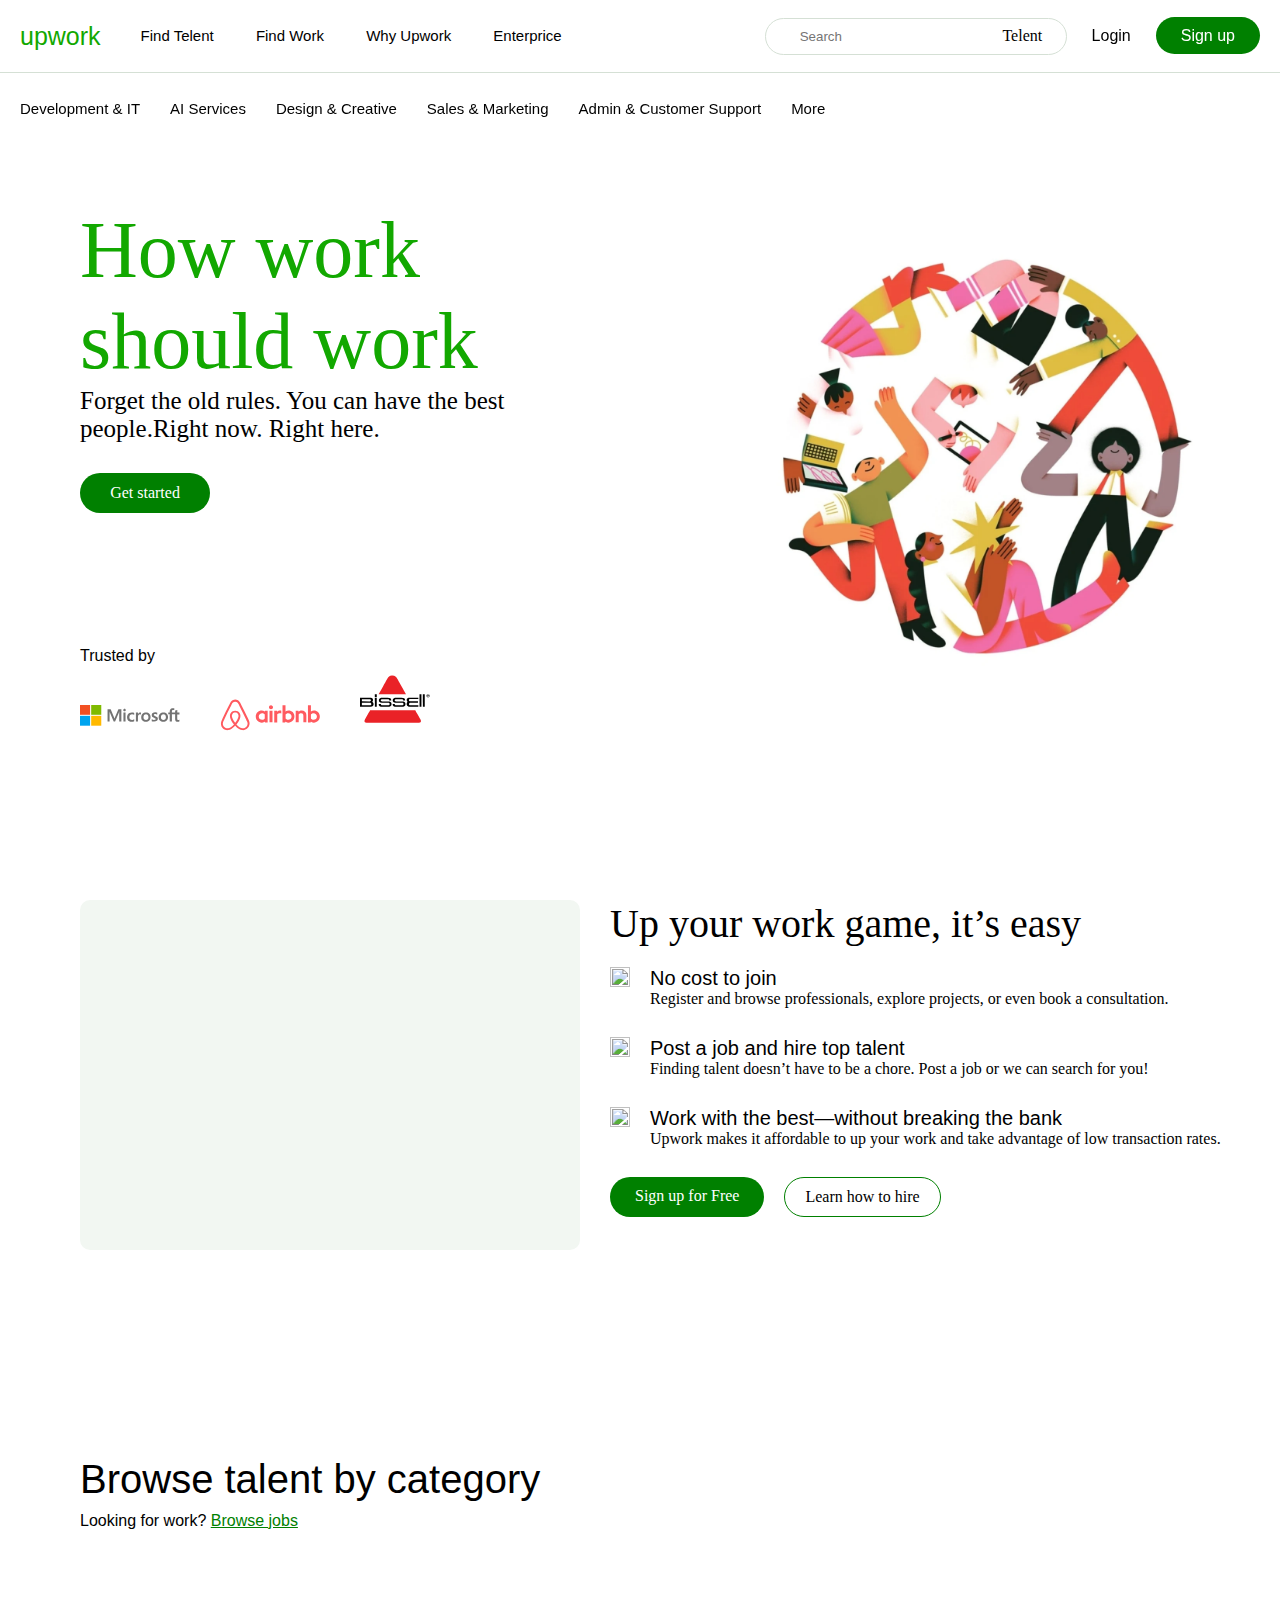
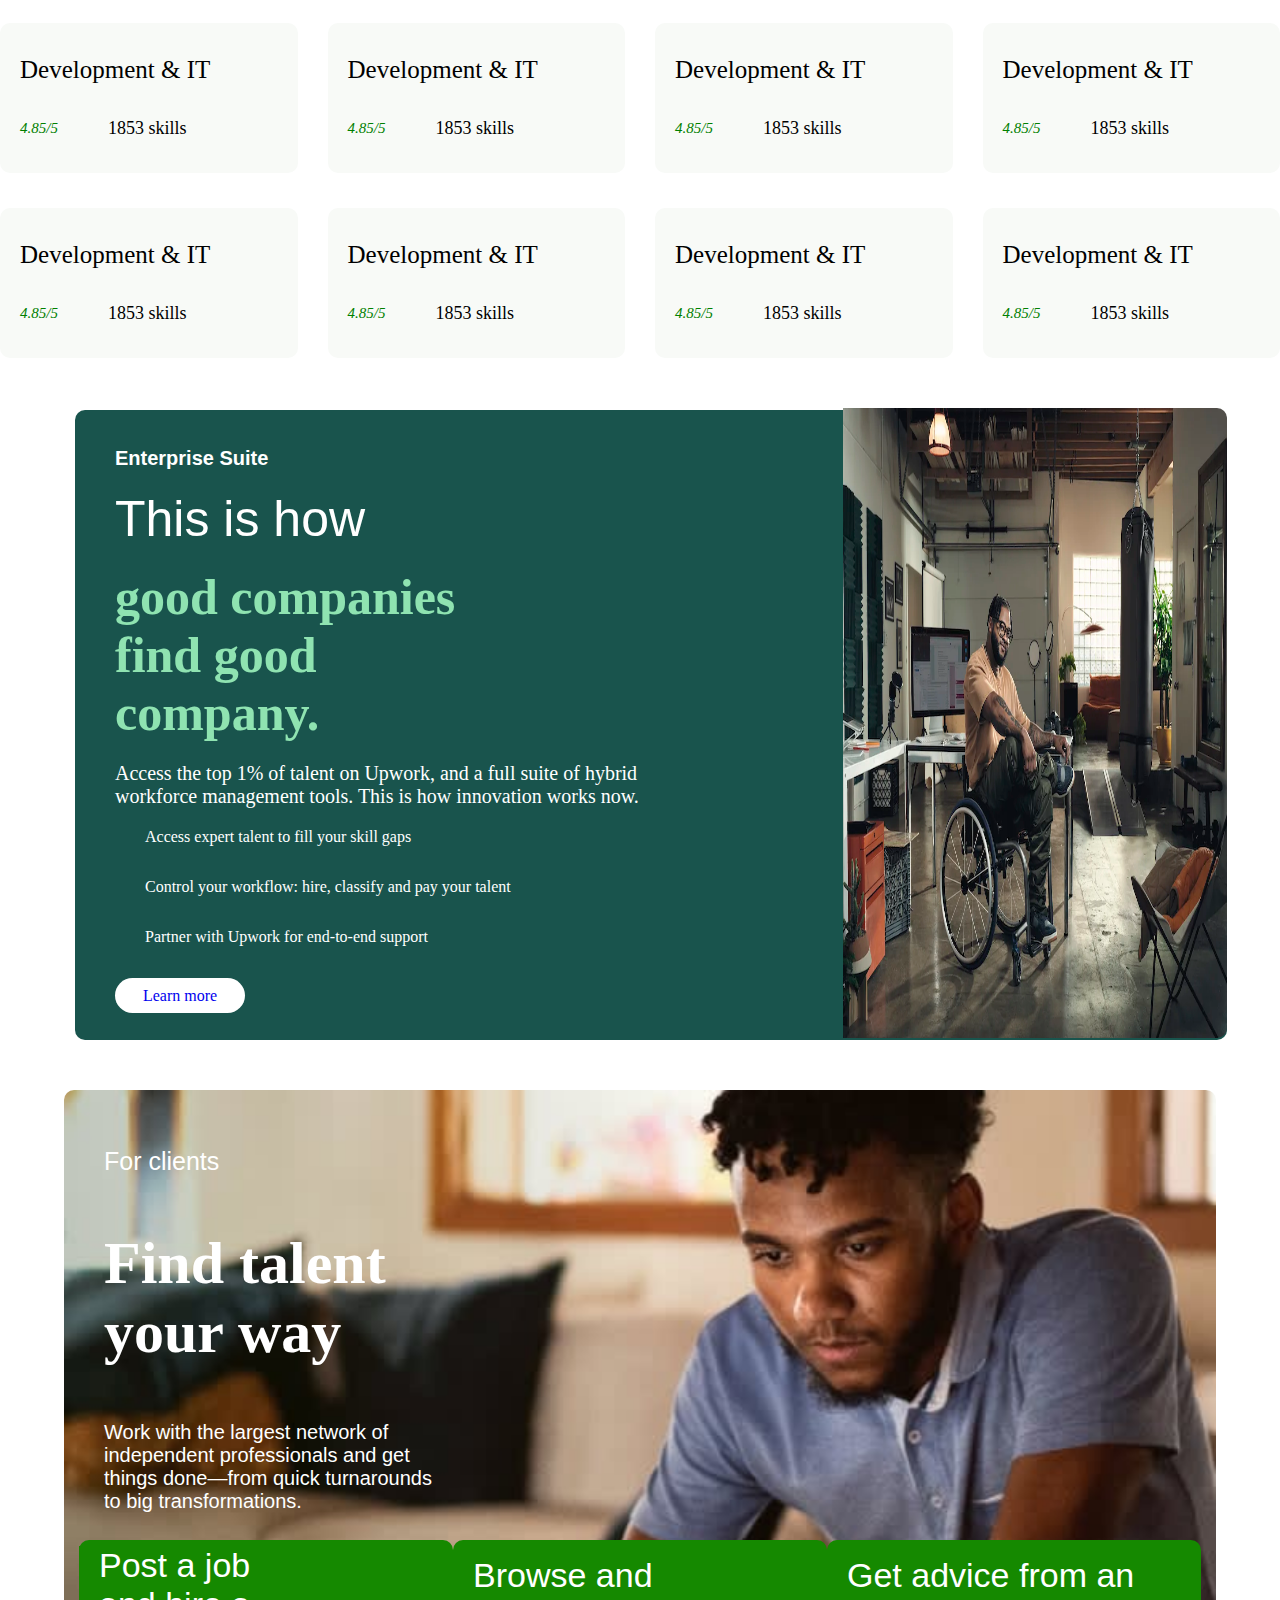
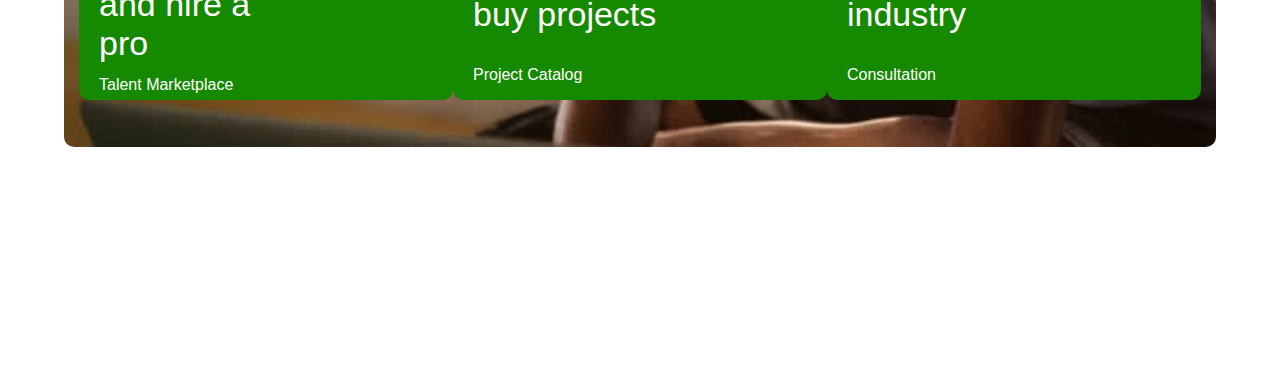
==== commit 998628c9: "add code" ====
--- a/index.html
+++ b/index.html
@@ -237,7 +237,7 @@
                 </div>
                 <div class="post_a_job_container">
                     <p class="post_a_job_heading_controller">Get advice from an industry</p>
-                    <p class="post_a_job_text">Project Catalog</p>
+                    <p class="post_a_job_text">Consultation</p>
                 </div>
             </div>
         </div>
--- a/css/enterprise.css
+++ b/css/enterprise.css
@@ -4,17 +4,18 @@
     flex-direction: row;
     align-items: center;
     height: 70vh;
-    width: 91.5vw;
+    width: 90vw;
     background-color: #19544d;
     border-radius: 10px;
     margin-top: 40px;
-    margin-left: 60px;
+    margin-left: 75px;
 }
 
 .enterprise_suite_text{
     display: flex;
     flex-direction: column;
     padding-left: 40px;
+    gap: 20px;
     justify-content: space-evenly;
     border-top-left-radius: 10px;
     border-bottom-left-radius: 10px;
@@ -29,7 +30,6 @@
 }
 
 .enterprise_first_text{
-    /* margin-left: 30px; */
     margin-top: 10px;
     font-size: 20px;
     font-weight: 600;
--- a/css/for_client.css
+++ b/css/for_client.css
@@ -13,7 +13,7 @@
     background-repeat: no-repeat;
     background-size: cover;
     height: 73vh;
-    width: 92vw;
+    width: 90vw;
     border-radius: 10px;
     opacity: 0.6 #000;
 }
@@ -66,11 +66,13 @@
 
 .post_a_job_heading{
     padding-left: 20px;
+    background-color: #158900;
     font-size: 34px;
     width: 14.8vw;
     color: #fff;
     font-family: 'Segoe UI', Tahoma, Geneva, Verdana, sans-serif;
 }
+
 
 .post_a_job_text{
     color: #fff;
@@ -80,5 +82,9 @@
 }
 
 .post_a_job_heading_controller{
+    padding-left: 20px;
+    font-size: 34px;
     width: 25vw;
+    color: #fff;
+    font-family: 'Segoe UI', Tahoma, Geneva, Verdana, sans-serif;
 }
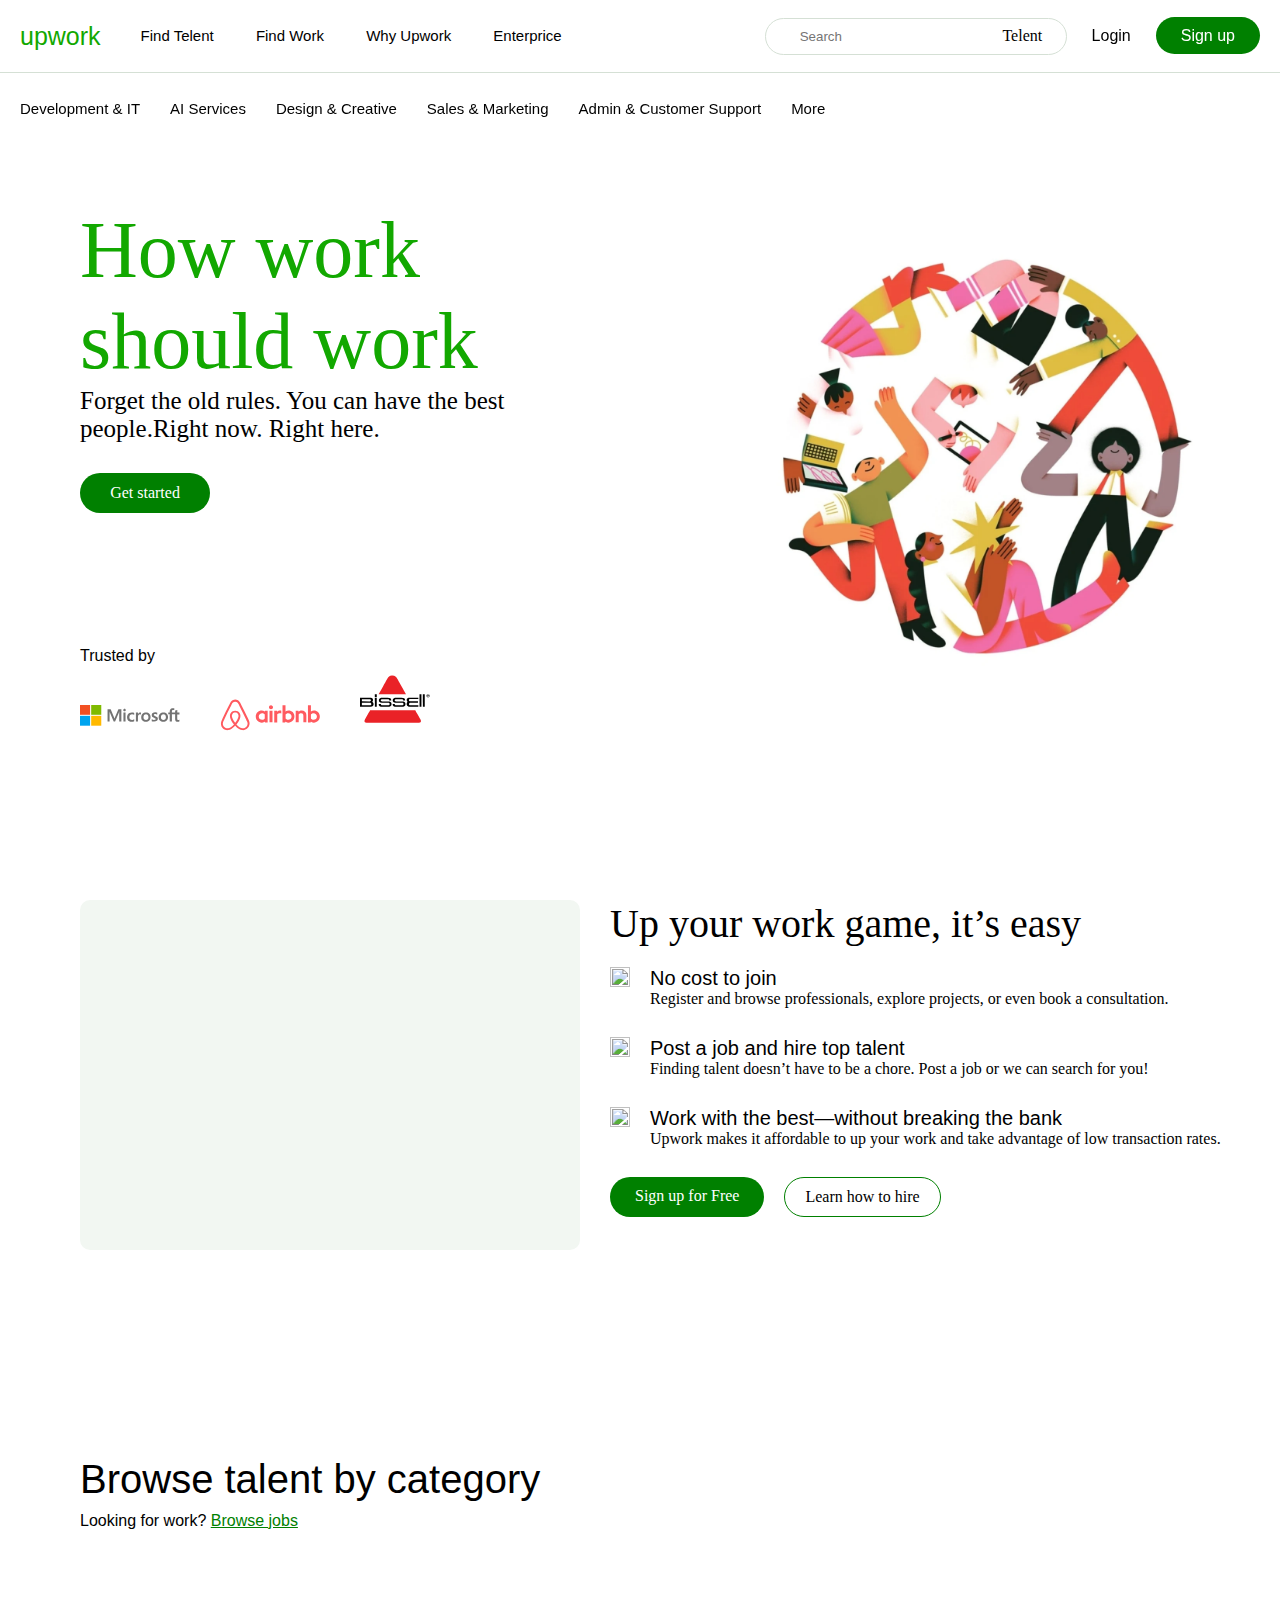
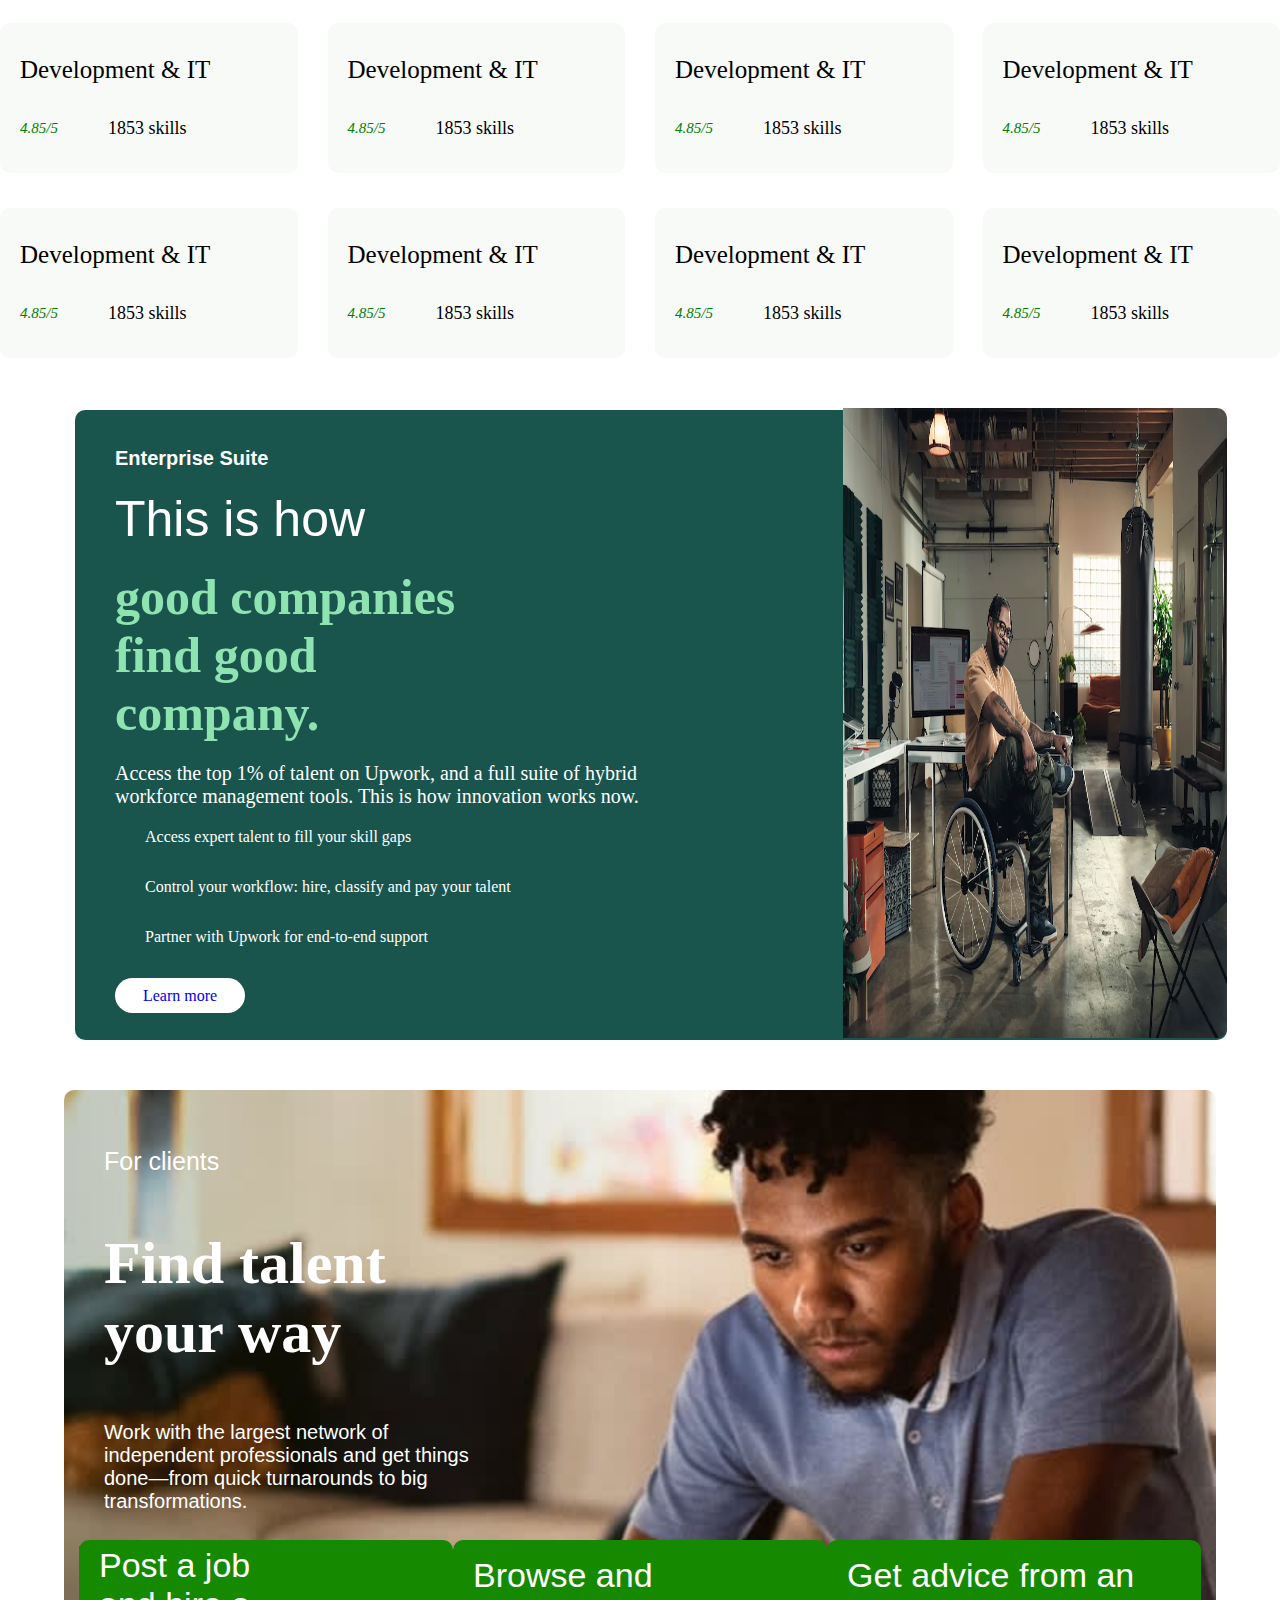
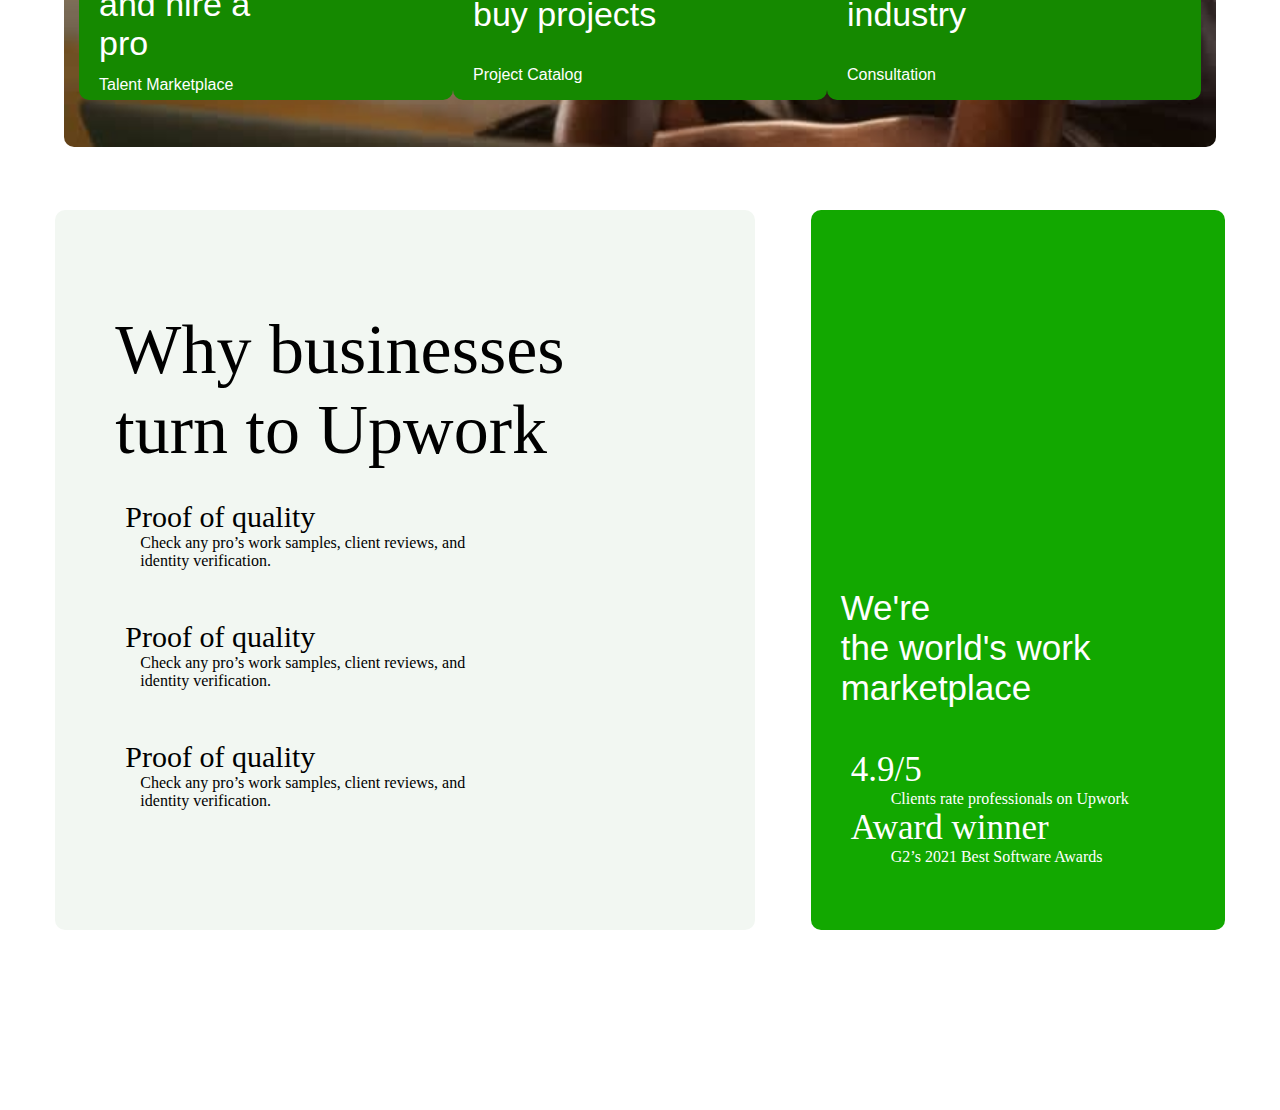
==== commit 43bf47f1: "add tag and style" ====
--- a/index.html
+++ b/index.html
@@ -12,6 +12,7 @@
     <link rel="stylesheet" href="css/type_skills.css">
     <link rel="stylesheet" href="css/enterprise.css">
     <link rel="stylesheet" href="css/for_client.css">
+    <link rel="stylesheet" href="css/why_busines.css">
     <link rel="stylesheet" href="https://cdnjs.cloudflare.com/ajax/libs/font-awesome/6.4.2/css/all.min.css" integrity="sha512-z3gLpd7yknf1YoNbCzqRKc4qyor8gaKU1qmn+CShxbuBusANI9QpRohGBreCFkKxLhei6S9CQXFEbbKuqLg0DA==" crossorigin="anonymous" referrerpolicy="no-referrer" />
 </head>
 <body>
@@ -243,5 +244,55 @@
         </div>
     </section>
 
+
+    <section id="why_businesses_turn">
+        <div class="why_businesses_text">
+            <p class="why_text_heading">Why businesses turn to Upwork</p>
+            <div class="why_text_icon_container">
+                <div class="icon_plus_text">
+                    <div class="icon_vs_text">
+                     <i class="fa-regular fa-star"></i>
+                     <p class="icon_vs_text_piligraph">Proof of quality</p>
+                    </div>
+                     <p class="icon_vs_text_piligraph_second">Check any pro’s work samples, client reviews, and identity verification.</p>
+                 </div>
+                 <div class="icon_plus_text">
+                     <div class="icon_vs_text">
+                        <i class="fa-solid fa-circle-dollar-to-slot"></i>
+                      <p class="icon_vs_text_piligraph">Proof of quality</p>
+                     </div>
+                      <p class="icon_vs_text_piligraph_second">Check any pro’s work samples, client reviews, and identity verification.</p>
+                  </div>
+                  <div class="icon_plus_text">
+                     <div class="icon_vs_text">
+                        <i class="fa-solid fa-circle-check"></i>
+                      <p class="icon_vs_text_piligraph">Proof of quality</p>
+                     </div>
+                      <p class="icon_vs_text_piligraph_second">Check any pro’s work samples, client reviews, and identity verification.</p>
+                  </div>
+            </div>
+        </div>
+        <!-- <img src="assets/images/reaching-person@2x.webp" alt=""> -->
+        <div class="we_are_world">
+            <p class="we_are_world_text">We're<br> the world's work marketplace</p>
+           <div class="rating_text_container">
+            <div class="rating_icon_text">
+                <div class="rating_icon_vs_text">
+                    <i class="fa-solid fa-star icon_star"></i>
+                 <p class="rating_icon_vs_text_piligraph">4.9/5</p>
+                </div>
+                 <p class="rating_icon_vs_text_piligraph_second">Clients rate professionals on Upwork</p>
+             </div>
+             <div class="rating_icon_text">
+                <div class="rating_icon_vs_text">
+                    <i class="fa-solid fa-arrows-rotate icon_star"></i>
+                 <p class="rating_icon_vs_text_piligraph">Award winner</p>
+                </div>
+                 <p class="rating_icon_vs_text_piligraph_second">G2’s 2021 Best Software Awards</p>
+             </div>
+           </div>
+        </div>
+    </section>
+
 </body>
 </html>--- a/css/for_client.css
+++ b/css/for_client.css
@@ -4,7 +4,7 @@
     flex-direction: column;
     align-items: center;
     margin-top: 50px;
-    height: 100vh;
+    height: 80vh;
     width: 100vw;
 }
 
@@ -42,6 +42,7 @@
 
 .work_with_the_largest_text{
     font-size: 20px;
+    width: 30vw;
     color: #fff;
     font-family: 'Segoe UI', Tahoma, Geneva, Verdana, sans-serif;
 }
--- a/css/why_busines.css
+++ b/css/why_busines.css
@@ -0,0 +1,110 @@
+
+
+#why_businesses_turn{
+    display: flex;
+    justify-content: space-evenly;
+    flex-direction: row;
+    height: 100vh;
+    width: 100vw;
+
+}
+
+.why_businesses_text{
+    display: flex;
+    justify-content: center;
+    padding-left: 60px;
+    border-radius: 10px;
+    flex-direction: column;
+    background-color: #f2f7f2;
+    width: 50vw;
+    height: 80vh;
+}
+
+.why_text_icon_container{
+    height: 40vh;
+    display: flex;
+    justify-content: space-around;
+    flex-direction: column;
+}
+
+.why_text_heading{
+    font-size: 70px;
+    width: 40vw;
+}
+
+.icon_plus_text{
+    display: flex;
+    justify-content: space-between;
+    flex-direction: column;
+    height: 60px;
+    width: 30vw;
+}
+
+.icon_vs_text{
+    display: flex;
+    justify-content: start;
+    align-items: center;
+    gap: 10px;
+    flex-direction: row;
+}
+
+.icon_vs_text_piligraph{
+    font-size: 30px;
+}
+
+.icon_vs_text_piligraph_second{
+    margin-left: 25px;
+}
+
+.we_are_world{
+    display: flex;
+    justify-content: end;
+    flex-direction: column;
+    background-color: #12a800;
+    border-radius: 10px;
+    height: 80vh;
+    width: 30vw;
+    padding-left: 30px;
+}
+
+.rating_text_container{
+    height: 20vh;
+}
+
+.we_are_world_text{
+    height: 18vh;
+    font-size: 35px;
+    width: 20vw;
+    color: #fff;
+    font-family: Arial, "Helvetica Neue", Helvetica, sans-serif;
+}
+
+.rating_icon_text{
+    display: flex;
+    justify-content: center;
+    flex-direction: column;
+}
+
+.rating_icon_vs_text{
+    display: flex;
+    justify-content: start;
+    flex-direction: row;
+    align-items: center;
+    gap: 10px;
+    color: #fff;
+}
+
+.icon_star{
+    font-size: 35px;
+}
+
+.rating_icon_vs_text_piligraph{
+    font-size: 35px;
+}
+
+.rating_icon_vs_text_piligraph_second{
+    padding-left: 50px;
+    color: #fff;
+}
+
+
